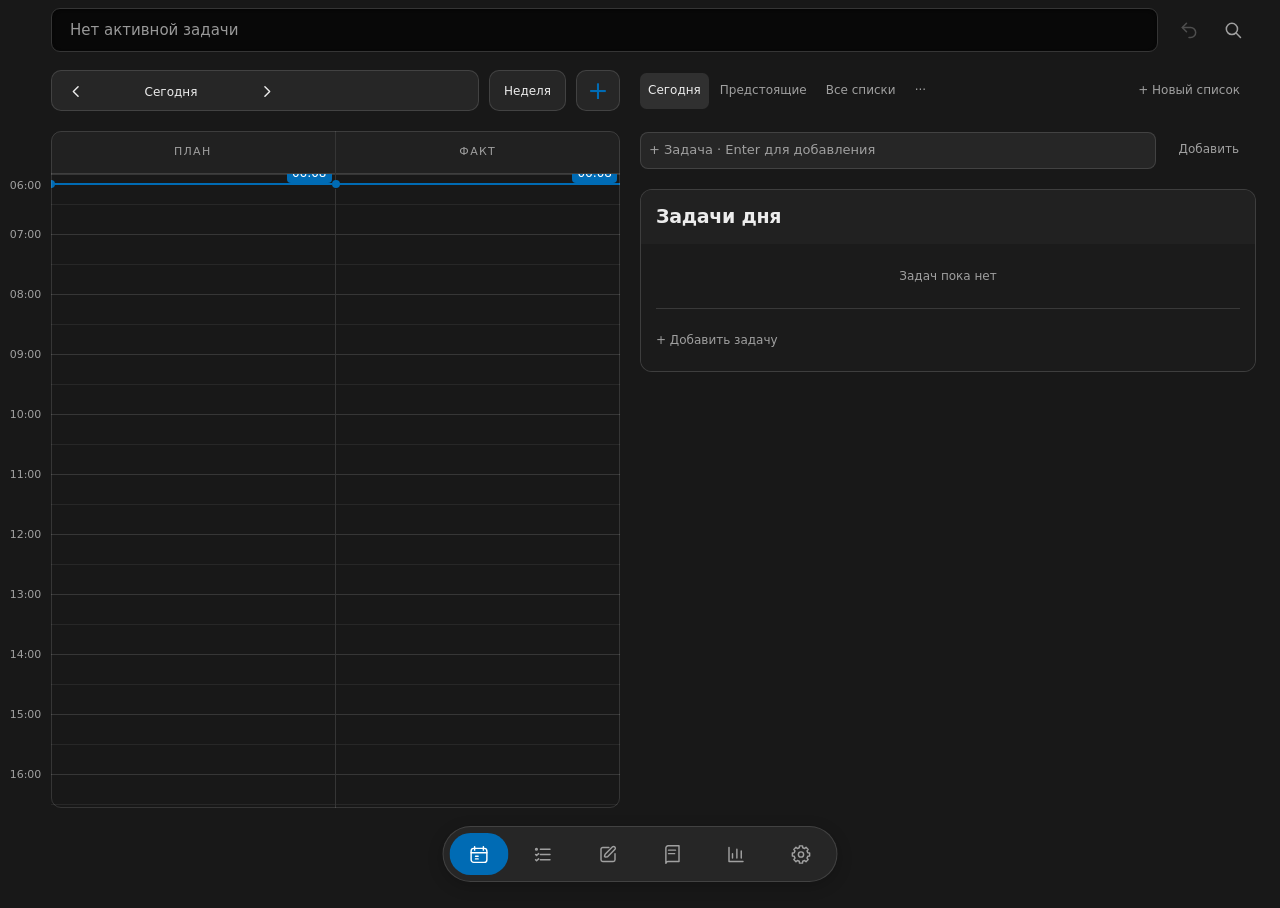
==== index.html @ 4d294a5e "Add files via upload" ====
<!doctype html>
<html lang="ru">
  <head>
    <meta charset="utf-8" />
    <meta name="viewport" content="width=device-width, initial-scale=1, viewport-fit=cover" />
    <meta name="theme-color" content="#181818" />
    <meta name="description" content="FLAN_PACT — план, факт и время, которое действительно было потрачено." />
    <link rel="manifest" href="./manifest.webmanifest" />
    <link rel="icon" href="./icons/icon.svg?v=15" type="image/svg+xml" />
    <link rel="icon" href="./icons/favicon-32.png?v=15" type="image/png" sizes="32x32" />
    <link rel="apple-touch-icon" href="./icons/apple-touch-icon.png?v=15" />
    <link rel="stylesheet" href="./styles.css" />
    <link rel="stylesheet" href="./ux.css" />
    <title>FLAN_PACT — План и факт</title>
  </head>
  <body>
    <div class="app-frame">
      <main id="main" class="main-content" tabindex="-1"></main>

      <nav class="glass-nav" aria-label="Разделы приложения">
        <button class="nav-item active" data-page="calendar" aria-label="Календарь" title="Календарь"><svg viewBox="0 0 24 24" aria-hidden="true"><rect x="3" y="5" width="18" height="16" rx="3"/><path d="M7 3v4M17 3v4M3 10h18M8 14h3M8 17h3"/></svg></button>
        <button class="nav-item" data-page="tasks" aria-label="Напоминания" title="Напоминания"><svg viewBox="0 0 24 24" aria-hidden="true"><path d="M9 6h11M9 12h11M9 18h11"/><circle cx="4.5" cy="6" r="1"/><path d="m3.5 12 1.2 1.2L7 11M3.5 18l1.2 1.2L7 17"/></svg></button>
        <button class="nav-item" data-page="notes" aria-label="Заметки" title="Заметки"><svg viewBox="0 0 24 24" aria-hidden="true"><path d="M13 4H6a2 2 0 0 0-2 2v12a2 2 0 0 0 2 2h12a2 2 0 0 0 2-2v-7"/><path d="m9 15 2.5-.5L20 6a2 2 0 0 0-2.8-2.8l-8.5 8.5L8 14z"/></svg></button>
        <button class="nav-item" data-page="diary" aria-label="Дневник" title="Дневник"><svg viewBox="0 0 24 24" aria-hidden="true"><path d="M5 4.5A2.5 2.5 0 0 1 7.5 2H20v18H7.5A2.5 2.5 0 0 0 5 22zM5 4.5V22M8 7h8M8 11h7"/></svg></button>
        <button class="nav-item" data-page="analytics" aria-label="Аналитика" title="Аналитика"><svg viewBox="0 0 24 24" aria-hidden="true"><path d="M4 20V4M4 20h16M8 16v-5M13 16V6M18 16v-8"/></svg></button>
        <button class="nav-item" data-page="settings" aria-label="Настройки" title="Настройки"><svg viewBox="0 0 24 24" aria-hidden="true"><path d="M19.76 10.06 L21.85 10.26 L21.85 13.74 L19.76 13.94 L18.86 16.12 L20.19 17.74 L17.74 20.19 L16.12 18.86 L13.94 19.76 L13.74 21.85 L10.26 21.85 L10.06 19.76 L7.88 18.86 L6.26 20.19 L3.81 17.74 L5.14 16.12 L4.24 13.94 L2.15 13.74 L2.15 10.26 L4.24 10.06 L5.14 7.88 L3.81 6.26 L6.26 3.81 L7.88 5.14 L10.06 4.24 L10.26 2.15 L13.74 2.15 L13.94 4.24 L16.12 5.14 L17.74 3.81 L20.19 6.26 L18.86 7.88 Z"/><circle cx="12" cy="12" r="3"/></svg></button>
      </nav>
    </div>

    <div id="modal-root"></div>
    <div id="toast-region" class="toast-region" aria-live="polite"></div>
    <script src="./event-actions.js"></script>
    <script src="./ux-model.js" defer></script>
    <script src="./backup.js" defer></script>
    <script src="./app.js" defer></script>
  </body>
</html>
---- styles.css ----
/* FLAN_PACT — neutral dark surfaces, flat fills, #006BB4 accent. */
:root {
  color-scheme: dark;
  --paper: #181818;
  --surface: #212121;
  --ink: #ececec;
  --muted: #a0a0a0;
  --line: rgba(255,255,255, .13);
  --line-strong: rgba(255,255,255, .27);
  --ivory: #ececec;
  --accent: #006BB4;
  --hour-height: 60px;
  --calendar-edge-gap: 20px;
  --radius: 12px;
  --shadow: 0 18px 44px rgba(0, 0, 0, .24);
  font-family: -apple-system, BlinkMacSystemFont, 'Helvetica Neue', 'Segoe UI', sans-serif;
  font-synthesis: none;
  text-rendering: optimizeLegibility;
}
* { box-sizing: border-box; }
[hidden] { display: none !important; }
html { min-width: 320px; background: var(--paper); }
body { margin: 0; min-height: 100vh; color: var(--ink);    background: var(--paper); background-attachment: initial; }
button, input, select, textarea { font: inherit; }
button { color: inherit; cursor: pointer; -webkit-tap-highlight-color: transparent; }
button:disabled { cursor: not-allowed; opacity: .48; }
button:focus-visible, a:focus-visible, [tabindex="0"]:focus-visible { outline: 2px solid var(--ivory); outline-offset: 3px; }
button { transition: background .18s ease, color .18s ease, box-shadow .18s ease, transform .18s ease; }
button:active:not(:disabled) { transform: scale(.97); }
h1, h2, h3, p { margin-top: 0; }
.app-frame { min-height: 100vh; }
.main-content { max-width: 1280px; margin: 0 auto; padding: 28px clamp(16px, 3.5vw, 48px) calc(122px + env(safe-area-inset-bottom)); outline: none; }
.surface-card, .metric-card, .note-card { border: 1px solid var(--line);  border-radius: var(--radius);   background: var(--surface); box-shadow: none; }
.surface-card, .note-card {    backdrop-filter: none; -webkit-backdrop-filter: none; }
.section-card { padding: 24px; }
.section-title-row { display: flex; justify-content: space-between; align-items: center; gap: 12px; margin-bottom: 20px; }
.section-title-row h2, .section-title-row h3 { margin: 0; font-size: 16px; font-weight: 500; letter-spacing: -.025em; }
.tiny-label, .muted { color: var(--muted); }
.tiny-label { font-size: 11px; }
.primary-button, .secondary-button, .quiet-button, .danger-button, .voice-button { min-height: 40px; border: 1px solid transparent; border-radius: 6.5px; padding: 10px 16px; font-size: 12px; font-weight: 500; display: inline-flex; justify-content: center; align-items: center; gap: 7px; }
.primary-button {     background: var(--accent); color: #fff; box-shadow: none; }
.primary-button:hover {   background: #005a98; }
.secondary-button, .voice-button { color: var(--ink); border-color: var(--line); background: rgba(255,255,255,.055); }
.secondary-button:hover, .voice-button:hover, .quiet-button:hover { background: rgba(255,255,255,.11); }
.quiet-button { background: transparent; color: var(--muted); }
.danger-button { background: rgba(188,105,83,.13); color: #e4aa93; border-color: rgba(188,105,83,.18); }

/* Floating control layer; content stays calmer and more opaque. */
.glass-nav { position: fixed; z-index: 30; left: 50%; bottom: calc(18px + env(safe-area-inset-bottom)); transform: translateX(-50%); width: min(370px, calc(100% - 32px)); display: grid; grid-template-columns: repeat(5,1fr); gap: 5px; padding: 7px;  border-radius: 999px;      background: #262626; border: 1px solid #383838; box-shadow: 0 4px 16px #0003; backdrop-filter: none; -webkit-backdrop-filter: none; }
.nav-item { height: 48px; min-width: 0; display: grid; place-items: center; border: 1px solid transparent; border-radius: 999px; color: #b4b4b4; background: transparent; }
.nav-item svg { width: 23px; height: 23px; stroke: currentColor; stroke-width: 1.65; stroke-linecap: round; stroke-linejoin: round; fill: none; }
.nav-item:hover { color: var(--ink); background: rgba(255,255,255,.07); }
.nav-item.active {      background: var(--accent); color: #fff; border-color: transparent; box-shadow: none; }

.main-content.calendar-page { max-width: none; width: 100%; padding: 0 var(--calendar-edge-gap) calc(100px + env(safe-area-inset-bottom)) 0; background: #181818; }
.calendar-shell { border: 0; border-radius: 0; box-shadow: none; background: #181818; }
.calendar-toolbar { min-height: 72px; display: flex; align-items: center; padding: 8px 0 8px 60px; }
.calendar-controls-capsule { width: 100%; min-height: 52px; display: flex; flex-wrap: nowrap; align-items: center; justify-content: space-between; gap: 12px; padding: 5px; border: 1px solid var(--line); border-radius: 8.5px;   background: #262626; }
.date-controls { display: flex; gap: 8px; align-items: center; min-width: 0; }
.date-arrow, .today-button { border: 1px solid var(--line); border-radius: 6px; background: rgba(255,255,255,.04); }
.date-arrow { width: 37px; height: 37px; font-size: 24px; font-weight: 300; line-height: 1; }
.date-arrow:hover, .today-button:hover { background: rgba(255,255,255,.10); }
.date-label { border: 0; background: transparent; font-size: 15px; font-weight: 500; padding: 8px 5px; white-space: nowrap; }
.date-input { position: absolute; width: 0; height: 0; border: 0; padding: 0; opacity: 0; pointer-events: none; }
.today-button { padding: 8px 10px; font-size: 11px; }
.calendar-add, .list-add { flex: none; width: 39px; height: 39px; display: grid; place-items: center; padding: 0;  border-radius: 50%;    font-size: 25px; font-weight: 300; line-height: 1;  background: var(--accent); color: #fff; border: 0; box-shadow: none; }
.calendar-add:hover, .list-add:hover {   background: #005a98; }
.calendar-controls-capsule .date-arrow, .calendar-controls-capsule .today-button, .calendar-controls-capsule .calendar-add { border: 0; background: transparent; box-shadow: none; color: var(--ink); }
.calendar-controls-capsule .date-arrow:hover, .calendar-controls-capsule .today-button:hover, .calendar-controls-capsule .calendar-add:hover { background: transparent; color: #ffffff; }
.calendar-controls-capsule .date-controls { height: 40px; flex-wrap: nowrap; gap: 0; padding: 0 4px; background: transparent; color: var(--ink); box-shadow: none; }
.calendar-controls-capsule .date-arrow, .calendar-controls-capsule .date-label, .calendar-controls-capsule .today-button, .calendar-controls-capsule .calendar-add { height: 40px; display: flex; align-items: center; justify-content: center; padding-top: 0; padding-bottom: 0; line-height: 1; }
.calendar-controls-capsule .date-arrow, .calendar-controls-capsule .today-button { flex-shrink: 0; color: var(--ink); }
.calendar-controls-capsule .date-label, .calendar-controls-capsule .today-button { font-size: 15px; font-weight: 500; white-space: nowrap; }
.calendar-controls-capsule .date-label { min-width: 0; }
.calendar-controls-capsule .date-arrow:hover, .calendar-controls-capsule .today-button:hover { color: #ffffff; }
.calendar-controls-capsule .calendar-add { margin-right: 4px;  color: var(--accent); }
.calendar-controls-capsule svg { display: block; width: 20px; height: 20px; fill: none; stroke: currentColor; stroke-width: 1.7; stroke-linecap: round; stroke-linejoin: round; }
.calendar-controls-capsule .calendar-add svg { width: 22px; height: 22px; }
.calendar-scroll { height: calc(100dvh - 172px - env(safe-area-inset-bottom)); min-height: 300px; overflow: auto; overscroll-behavior: contain; -webkit-overflow-scrolling: touch; scrollbar-width: thin; scrollbar-color: #555555 transparent; background: #181818; }
.calendar-grid { position: relative; display: grid; grid-template-columns: 60px minmax(0,1fr) minmax(0,1fr); }
.axis, .track-column { height: calc(var(--hour-height) * 15 + 43px); }
.axis { position: sticky; left: 0; z-index: 3; border-right: 1px solid var(--line); background: #181818; }
.axis-label { position: absolute; left: var(--calendar-edge-gap); right: auto; color: #a0a0a0; font-size: 10px; font-variant-numeric: tabular-nums; transform: translateY(-7px); }
.axis-label:first-child { transform: translateY(4px); }
.axis-label:last-child { transform: translateY(-16px); }
.track-column { min-width: 0; position: relative; border-right: 1px solid var(--line);  background-size: 100% var(--hour-height); background-position-y: 43px;  background-image: url("data:image/svg+xml,%3Csvg xmlns='http://www.w3.org/2000/svg' width='1' height='60'%3E%3Cpath d='M0 30H1' stroke='%23262626'/%3E%3Cpath d='M0 59.5H1' stroke='%23333333'/%3E%3C/svg%3E"); }
.track-column:last-child { border-right: 0; }
.track-heading { position: sticky; top: 0; height: 43px; z-index: 5; display: flex; justify-content: center; align-items: center; border-bottom: 1px solid var(--line);     font-size: 10px; font-weight: 500; letter-spacing: .12em;  background: #212121; color: #b4b4b4; backdrop-filter: none; -webkit-backdrop-filter: none; }
.event-layer { position: absolute; top: 43px; left: 0; right: 0; height: calc(var(--hour-height) * 15); pointer-events: none; z-index: 2; }
.event-card { --event-tint: #343434; position: absolute; left: 0; right: 0; min-height: 24px; display: flex; flex-direction: column; gap: 2px; padding: 6px 8px 5px; border: 0; border-radius: 3.5px;  color: #ececec;  overflow: hidden; cursor: grab; pointer-events: auto; user-select: none; touch-action: pan-y;  background: var(--event-tint); box-shadow: none; }
.event-card:hover { filter: brightness(1.09); z-index: 4; }
.event-card.dragging { z-index: 8; box-shadow: 0 8px 22px #0007; opacity: .9; }
.event-card.category-learning { --event-tint: #373737; }
.event-card.category-personal { --event-tint: #383838; }
.event-card.category-sport { --event-tint: #353535; }
.event-card.category-rest { --event-tint: #323232; }
.event-card.status-done { --event-tint: #244438; }
.event-card.status-partial { --event-tint: #4a4230; }
.event-card.status-missed { --event-tint: #493333; }
.event-card.unplanned { --event-tint: #363636; }
.event-card[data-kind="plan"] { padding-right: 27px; }
.event-title { flex: 0 1 auto; min-height: 0; max-height: calc(100% - 15px); overflow: hidden; overflow-wrap: anywhere; font-size: 12px; font-weight: 500; line-height: 1.2; }
.event-time { flex: none; font-size: 10px; line-height: 1.1; font-weight: 400; font-variant-numeric: tabular-nums; white-space: nowrap; color: #b4b4b4; }
.event-meta { flex: none; margin-top: 1px; font-size: 9px; line-height: 1.1; color: #a0a0a0; overflow: hidden; white-space: nowrap; text-overflow: ellipsis; }
.event-card.compact { padding: 3px 6px 2px; gap: 1px; }
.event-card.compact[data-kind="plan"] { padding-right: 25px; }
.event-card.compact .event-title { flex: none; max-height: none; font-size: 10px; line-height: 1.1; white-space: nowrap; text-overflow: ellipsis; }
.event-card.compact .event-time { font-size: 9px; }
.event-card.compact .event-meta { display: none; }
.event-card.very-compact { padding-top: 1px; padding-bottom: 1px; gap: 0; }
.event-card.very-compact .event-title { font-size: 9px; }
.event-card.very-compact .event-time { font-size: 8px; }
.event-card.ghost { color: #a0a0a0; background: rgba(255,255,255,.035); box-shadow: inset 0 0 0 1px rgba(255,255,255,.08); cursor: pointer; }
.event-card.ghost .event-time { color: #a0a0a0; }
.event-card.reminder-card { z-index: 3;  cursor: pointer;   background: #264052; box-shadow: none; }
.event-card.reminder-card.is-done { opacity: .65; }
.event-card.reminder-card.is-done .event-title { text-decoration: line-through; }
.event-quick-done { position: absolute; top: 4px; right: 4px; width: 20px; height: 20px; padding: 0; border-radius: 50%; border: 1px solid rgba(255,255,255,.25); background: rgba(17,17,15,.2); color: var(--ivory); display: grid; place-items: center; font-size: 11px; }
.event-quick-done:hover {    background: var(--accent); color: #fff; }
.resize-grip { position: absolute; bottom: 0; left: 30%; right: 0; height: 8px; border: 0; background: transparent; cursor: ns-resize; touch-action: none; }
.resize-grip::after { content: ''; position: absolute; bottom: 2px; left: calc(50% - 11px); width: 22px; height: 2px; border-radius: 1.5px; background: rgba(255,255,255,.27); }

.reminders-toolbar { display: flex; justify-content: flex-end; margin-bottom: 18px; }
.reminders-toolbar .quiet-button { border-color: var(--line); background: rgba(255,255,255,.04); color: var(--ink); }
.reminder-lists { display: grid; grid-template-columns: repeat(auto-fit,minmax(min(100%,340px),1fr)); gap: 20px; align-items: start; }
.reminder-list { padding: 24px; }
.reminder-list .section-title-row h2 { font-size: 21px; font-weight: 500; }
.list-actions { display: flex; align-items: center; gap: 7px; }
.list-add { width: 34px; height: 34px; font-size: 23px; }
.list-more { width: 34px; height: 34px; border: 0; border-radius: 50%; background: transparent; color: var(--muted); font-size: 20px; }
.list-more:hover { background: #ffffff0c; }
.task-list { display: grid; }
.task-row { display: grid; grid-template-columns: 24px minmax(0,1fr) 28px; align-items: center; gap: 11px; padding: 15px 0; border-top: 1px solid var(--line); }
.task-check { width: 23px; height: 23px; border-radius: 50%; padding: 0; border: 1px solid #777777; background: transparent; display: grid; place-items: center; font-size: 12px; }
.task-check.done {     background: var(--accent); border-color: var(--accent); color: #fff; }
.task-open { min-width: 0; display: grid; gap: 6px; text-align: left; border: 0; padding: 0; background: transparent; }
.task-name { font-size: 14px; font-weight: 400; line-height: 1.4; color: var(--ink); }
.task-details { font-size: 11px; color: #a0a0a0; }
.task-row.is-done .task-name { text-decoration: line-through; color: #a0a0a0; }
.add-task-inline { width: 100%; padding: 15px 0 0; border: 0; border-top: 1px solid var(--line); background: transparent; color: #b4b4b4; text-align: left; font-size: 12px; }
.list-empty { padding: 10px 0 22px; color: var(--muted); font-size: 12px; }
.empty-state { min-height: 125px; padding: 22px; display: grid; place-items: center; text-align: center; color: var(--muted); font-size: 12px; line-height: 1.5; }
.empty-state strong { font-weight: 400; }

.notes-grid { display: grid; grid-template-columns: minmax(0,1fr); gap: 27px; max-width: 800px; margin: auto; }
.note-composer { padding: 26px; }
.composer-label, .form-label { display: block; color: #b4b4b4; font-size: 11px; font-weight: 400; }
.composer-label { margin-bottom: 9px; }
.field { width: 100%; min-width: 0; border: 1px solid var(--line); border-radius: 6.5px; padding: 12px 14px; color: var(--ink);  font-size: 14px; transition: border-color .18s, box-shadow .18s;  background: #262626; }
.field::placeholder { color: #a0a0a0; }
.field:focus { outline: none;    border-color: var(--accent); box-shadow: 0 0 0 2px rgba(0,107,180,.25); }
select.field option {   background: #262626; }
textarea.field { min-height: 132px; resize: vertical; line-height: 1.6; }
.composer-field { margin-bottom: 16px; }
.composer-actions { display: flex; justify-content: flex-end; flex-wrap: wrap; align-items: center; gap: 10px; }
.composer-actions .voice-button { margin-right: auto; }
.voice-button.listening { border-color: var(--accent);   color: var(--ink); }
.notes-list { display: grid; gap: 12px; }
.note-card { padding: 20px 22px; border-radius: 10px; cursor: pointer; transition: background .18s, transform .18s; }
.note-card:hover {  transform: translateY(-1px);  background: #2a2a2a; }
.note-card-head { display: flex; justify-content: space-between; align-items: center; gap: 10px; margin-bottom: 10px; }
.note-type { font-size: 10px; letter-spacing: .07em; color: #b4b4b4; text-transform: uppercase; }
.note-type.diary { color: #b4b4b4; }
.note-date { font-size: 10px; color: #a0a0a0; }
.note-title { font-size: 14px; font-weight: 500; margin-bottom: 7px; }
.note-body { color: #b4b4b4; font-size: 13px; line-height: 1.6; white-space: pre-wrap; display: -webkit-box; -webkit-line-clamp: 3; -webkit-box-orient: vertical; overflow: hidden; }

.analytics-toolbar { display: flex; justify-content: space-between; align-items: center; gap: 14px; margin-bottom: 23px; }
.analytics-controls { display: flex; gap: 3px; padding: 5px; border: 1px solid var(--line); border-radius: 8.5px; background: rgba(255,255,255,.05); }
.period-button { border: 1px solid transparent; border-radius: 6px; padding: 9px 14px; background: transparent; color: #b4b4b4; font-size: 11px; }
.period-button.active {     background: var(--accent); color: #fff; box-shadow: none; }
.analytics-cards { display: grid; grid-template-columns: repeat(3,minmax(0,1fr)); gap: 17px; margin-bottom: 20px; }
.metric-card { min-height: 132px; padding: 24px; }
.metric-label { color: #b4b4b4; font-size: 11px; margin-bottom: 17px; }
.metric-value { color: #ececec; font-size: 30px; font-weight: 400; line-height: 1.1; letter-spacing: -.05em; font-variant-numeric: tabular-nums; }
.metric-caption { color: #a0a0a0; font-size: 10px; margin-top: 10px; }
.metric-card:first-child {     background: var(--surface); color: var(--ink); border-color: var(--line); }
.metric-card:first-child .metric-label, .metric-card:first-child .metric-caption {   color: var(--muted); }
.metric-card:first-child .metric-value {   color: var(--ink); }
.status-breakdown { display: flex; flex-wrap: wrap; gap: 8px 18px; margin-bottom: 23px; color: #a0a0a0; font-size: 11px; }
.status-breakdown span { display: inline-flex; align-items: center; gap: 6px; }
.status-dot, .task-category-dot { display: inline-block; width: 6px; height: 6px; flex: none; border-radius: 50%; background: #96968c; }
.status-dot.done { background: #bac1a3; }
.status-dot.partial { background: #d4b17c; }
.status-dot.missed { background: #d38c70; }
.analytics-grid { display: grid; grid-template-columns: 1.05fr .95fr; gap: 17px; }
.distribution-list { display: grid; gap: 20px; }
.distribution-head { display: flex; align-items: center; justify-content: space-between; gap: 12px; margin-bottom: 9px; font-size: 12px; }
.distribution-label { display: inline-flex; gap: 8px; align-items: center; }
.distribution-value { color: #b4b4b4; font-size: 11px; font-variant-numeric: tabular-nums; }
.bar-track { height: 5px; border-radius: 5px; background: #ffffff0d; overflow: hidden; }
.bar-fill { height: 100%; border-radius: inherit;   background: var(--accent); }
.bar-fill.learning {   background: var(--accent); }
.bar-fill.personal {   background: var(--accent); }
.bar-fill.sport {   background: var(--accent); }
.bar-fill.rest {   background: var(--accent); }
.activity-row { padding: 15px 0; display: flex; justify-content: space-between; align-items: center; gap: 16px; border-bottom: 1px solid var(--line); }
.activity-row:last-child { border: 0; padding-bottom: 0; }
.activity-title { font-size: 12px; font-weight: 500; margin-bottom: 6px; line-height: 1.4; }
.activity-meta { color: #a0a0a0; font-size: 10px; }
.activity-duration { font-size: 12px; font-variant-numeric: tabular-nums; color: #b4b4b4; white-space: nowrap; }

.modal-backdrop { position: fixed; z-index: 50; inset: 0; padding: 22px; display: grid; place-items: center; background: rgba(8,8,7,.6); backdrop-filter: blur(10px); -webkit-backdrop-filter: blur(10px); animation: appear .15s ease; }
.modal { width: min(100%,510px); max-height: 90dvh; overflow: auto; border: 1px solid rgba(255,255,255,.24); border-radius: 14px; padding: 26px;    background: #212121; box-shadow: 0 12px 48px #0005; }
.modal-head { display: flex; justify-content: space-between; align-items: start; gap: 15px; margin-bottom: 23px; }
.modal-kicker { font-size: 10px; text-transform: uppercase; letter-spacing: .11em; color: #b4b4b4; margin-bottom: 8px; }
.modal-head h2 { margin: 0; font-size: 23px; letter-spacing: -.035em; font-weight: 500; }
.modal-close { width: 32px; height: 32px; border: 1px solid var(--line); border-radius: 50%; background: #ffffff08; color: #b4b4b4; font-size: 20px; }
.form-grid { display: grid; grid-template-columns: 1fr 1fr; gap: 14px; }
.form-field { display: flex; flex-direction: column; gap: 8px; min-width: 0; }
.form-field.span-2 { grid-column: span 2; }
.form-help { color: #a0a0a0; font-size: 10px; line-height: 1.5; }
.modal-actions { display: flex; flex-wrap: wrap; align-items: center; gap: 8px; margin-top: 23px; }
.modal-actions .push-right { margin-left: auto; }
.inline-actions { display: flex; gap: 8px; flex-wrap: wrap; }
.modal-lock, .snapshot-box { padding: 12px 14px; margin-top: 14px; border: 1px solid var(--line); border-radius: 6.5px; color: #b4b4b4; font-size: 11px; line-height: 1.5; background: #ffffff04; }
.snapshot-box strong, .modal-lock strong { color: #b4b4b4; font-weight: 500; }
.toast-region { position: fixed; z-index: 100; left: 50%; bottom: calc(97px + env(safe-area-inset-bottom)); transform: translateX(-50%); width: max-content; max-width: calc(100% - 28px); display: grid; gap: 8px; pointer-events: none; }
.toast { border: 1px solid var(--line-strong); border-radius: 7.5px; padding: 12px 17px;  color: #ececec; font-size: 12px; line-height: 1.4; box-shadow: 0 10px 30px #0006; animation: appear .15s;  background: #303030; }
.toast.error { background: #583c32; }
.sr-only { position: absolute; width: 1px; height: 1px; padding: 0; margin: -1px; overflow: hidden; clip: rect(0,0,0,0); white-space: nowrap; border: 0; }
@keyframes appear { from { opacity: 0; } to { opacity: 1; } }
@media (max-width: 760px) {
  :root { --calendar-edge-gap: 8px; }
  .main-content { padding: 14px 12px calc(108px + env(safe-area-inset-bottom)); }
  .calendar-toolbar { padding: 6px 0 6px 42px; min-height: 56px; }
  .calendar-controls-capsule { min-height: 44px; padding: 5px; gap: 4px; }
  .calendar-controls-capsule .date-controls, .calendar-controls-capsule .date-arrow, .calendar-controls-capsule .date-label, .calendar-controls-capsule .today-button, .calendar-controls-capsule .calendar-add { height: 32px; }
  .date-controls { gap: 4px; }
  .date-arrow { width: 30px; height: 32px; font-size: 22px; }
  .date-label { max-width: 132px; padding: 5px 2px; overflow: hidden; text-overflow: ellipsis; font-size: 12px; }
  .today-button { padding: 7px; font-size: 10px; }
  .calendar-controls-capsule .date-label, .calendar-controls-capsule .today-button { font-size: 12px; }
  .calendar-add { width: 34px; height: 34px; font-size: 23px; }
  .calendar-scroll { height: calc(100dvh - 156px - env(safe-area-inset-bottom)); min-height: 300px; }
  .calendar-grid { grid-template-columns: 42px minmax(0,1fr) minmax(0,1fr); }
  .axis-label { font-size: 9px; }
  .event-card { padding: 4px 4px 3px; border-radius: 2.5px; }
  .event-card[data-kind="plan"] { padding-right: 23px; }
  .event-title { font-size: 11px; line-height: 1.15; }
  .event-time { font-size: 9px; }
  .event-meta { font-size: 8px; }
  .event-card.compact { padding: 2px 3px 1px; }
  .event-card.compact .event-title { font-size: 10px; }
  .event-card.compact .event-time { font-size: 8px; }
  .event-card.very-compact .event-title { font-size: 9px; }
  .reminder-lists, .analytics-grid { grid-template-columns: minmax(0,1fr); }
  .reminder-list, .section-card { padding: 20px; }
  .note-composer { padding: 21px; }
  .note-card { padding: 18px; }
  .field { font-size: 16px; }
  .analytics-toolbar { flex-direction: column; align-items: stretch; gap: 9px; margin-bottom: 17px; }
  .analytics-controls { display: grid; grid-template-columns: repeat(4,1fr); }
  .period-button { padding: 9px 3px; }
  .analytics-cards { grid-template-columns: repeat(2,minmax(0,1fr)); gap: 10px; }
  .metric-card { padding: 18px; min-height: 125px; border-radius: 10px; }
  .metric-card:nth-child(3) { grid-column: span 2; min-height: 110px; }
  .metric-value { font-size: 26px; }
  .modal-backdrop { align-items: end; padding: 0; }
  .modal { width: 100%; max-height: 92dvh; padding: 24px 18px calc(24px + env(safe-area-inset-bottom)); border-radius: 13.5px 13.5px 0 0; }
}
@media (max-width: 370px) {
  .date-label { max-width: 98px; }
  .date-controls { gap: 2px; }
  .today-button { font-size: 9px; padding: 6px 4px; }
  .metric-value { font-size: 23px; }
}
@media (prefers-reduced-transparency: reduce) {
  .glass-nav { background: #262626; backdrop-filter: none; -webkit-backdrop-filter: none; }
  .surface-card, .note-card { background: #212121; backdrop-filter: none; -webkit-backdrop-filter: none; }
}
@media (prefers-reduced-motion: reduce) {
  *, *::before, *::after { animation: none !important; transition: none !important; scroll-behavior: auto !important; }
}

/* Typography and the October 14 interaction update. */
@font-face { font-family: Gilroy; src: url('./fonts/Gilroy-Regular.ttf') format('truetype'); font-weight: 400; font-display: swap; }
@font-face { font-family: Gilroy; src: url('./fonts/Gilroy-Medium.ttf') format('truetype'); font-weight: 500; font-display: swap; }
@font-face { font-family: Gilroy; src: url('./fonts/Gilroy-Bold.ttf') format('truetype'); font-weight: 700 900; font-display: swap; }
:root { font-family: Gilroy, -apple-system, sans-serif; }
h1,h2,h3,.note-title { font-family: Gilroy, sans-serif; font-weight: 600; }
.event-title { flex: none; display: -webkit-box; -webkit-box-orient: vertical; -webkit-line-clamp: var(--title-lines,1); max-height: none; line-height: 15px; font-size: 12px; }
.event-card.compact .event-title,.event-card.very-compact .event-title { line-height: 12px; font-size: 10px; display: block; }
.event-time { line-height: 12px; }
.event-card.very-compact .event-time { line-height: 10px; }
.event-card { gap: 1px; }
.event-card .event-meta { overflow: hidden; }
.unscheduled-tray { position: sticky; top: 43px; z-index: 6; background: #181818; padding: 5px 0; display: grid; gap: 4px; max-height: 130px; overflow-y: auto; }
.unscheduled-card { border: 1px solid #494949; background: #262626; border-radius: 3px; text-align: left; padding: 7px; font-size: 12px; touch-action: pan-y; cursor: grab; }
.reminder-list { padding: 0; overflow: hidden; }
.list-header { display: flex; align-items: center; justify-content: space-between; gap: 8px; padding: 20px; background: #212121; cursor: grab; touch-action: pan-y; user-select: none; }
.list-header h2 { margin: 0; font-size: 21px; overflow-wrap: anywhere; min-width: 0; }
.list-body { background: #1b1b1b; padding: 0 20px 16px; }
.list-add { color: #006BB4; background: transparent; box-shadow: none; border: 0; font-family: sans-serif; }
.list-add:hover { background: #ffffff08; }
.list-collapse { border: 0; background: transparent; font-size: 24px; width: 30px; height: 36px; }
.list-footer { display: flex; gap: 12px; align-items: center; justify-content: space-between; border-top: 1px solid var(--line); padding-top: 14px; }
.list-footer button { font: inherit; font-size: 12px; color: var(--muted); border: 0; background: transparent; padding: 0; text-align: left; }
.list-footer button:last-child:not(:first-child) { text-align: right; margin-left: auto; }
.notes-workspace { display: flex; gap: 24px; align-items: flex-start; }
.notes-main { flex: 1; min-width: 0; max-width: 800px; margin-inline: auto; }
.notes-toolbar { display: flex; align-items: center; justify-content: space-between; margin-bottom: 18px; }
.notes-sidebar { flex: 0 0 240px; padding: 12px; background: #212121; border-radius: 8px; position: sticky; top: 16px; }
.folder-tools { display: flex; align-items: center; justify-content: space-between; }
.folder-tools .quiet-button { padding-inline: 8px; }
.folder-item { display: block; width: 100%; text-align: left; border: 0; background: transparent; padding: 13px 10px; color: var(--muted); border-radius: 4.5px; overflow-wrap: anywhere; }
.folder-item.selected { background: #303030; color: var(--ink); }
.notes-scrim { display: none; }
.note-menu { border: 0; background: transparent; color: var(--muted); padding: 5px 10px; font-size: 18px; }
.note-card { touch-action: pan-y; }
.note-title { font-family: Gilroy, sans-serif; font-weight: 700; font-size: 17px; }
.note-body { font-size: 14px; }
.note-editor { background: #212121; padding: 24px; }
.note-editor-title,.note-editor-body { display: block; border: 0; outline: 0; background: transparent; color: var(--ink); width: 100%; padding: 12px 0; }
.note-editor-title { font-size: 20px; font-weight: 700; }
.note-editor-body { min-height: 250px; resize: vertical; font-size: 16px; line-height: 1.5; }
.note-editor-title:focus-visible,.note-editor-body:focus-visible { outline: 1px solid var(--line); outline-offset: 3px; }
.note-options { display: grid; gap: 14px; }
.modal-close { border: 0; background: transparent; }
.drag-preview { position: fixed; z-index: 200; pointer-events: none; max-width: 250px; padding: 12px; border: 1px solid #006BB4; border-radius: 4px; background: #262626; color: #ececec; font-size: 13px; }
.item-dragging { opacity: .5; }
.drop-target { outline: 2px solid #006BB4; outline-offset: -2px; }
.date-only-toggle input { accent-color: #006BB4; }

@media(max-width:760px) {
 .notes-sidebar { position: fixed; inset: 0 auto 0 0; width: 80vw; max-width: 80vw; z-index: 42; border-radius: 0; padding-top: max(16px,env(safe-area-inset-top)); overflow-y: auto; }
 .notes-scrim { display: block; position: fixed; inset: 0; z-index: 41; border: 0; background: #0008; }
 .list-header { padding: 18px; }
 .list-body { padding-inline: 18px; }
 .list-header h2 { font-size: 19px; }
 .note-editor { padding: 20px; }
}

/* Unified Gilroy headings and desktop planning workspace. */
@font-face { font-family: Gilroy; src: url('./fonts/Gilroy-SemiBold.ttf') format('truetype'); font-weight: 600; font-display: swap; }
h1,h2,h3,.section-title-row h2,.section-title-row h3,.reminder-list .section-title-row h2,.list-header h2,.modal-head h2,.note-title,.note-editor-title { font-family: Gilroy, sans-serif; font-weight: 600; }
.calendar-workspace { width: 100%; }
.calendar-reminders { display: none; }
.calendar-shell { min-width: 0; }
.calendar-scroll { border-radius: 12px; overflow: auto; }
.calendar-reminders .reminders-toolbar { min-height: 72px; margin: 0; align-items: center; }
.calendar-reminders .reminder-lists { grid-template-columns: minmax(0,1fr); }
.task-row:first-child { border-top: 0; }
.task-open { cursor: grab; touch-action: pan-y; user-select: none; }
.reminders-toolbar .quiet-button { border: 0; background: transparent; color: var(--muted); }
.folders-toggle { font-size: 24px; line-height: 1; }
.note-card { position: relative; }
.note-card-head { position: absolute; right: 10px; top: 8px; margin: 0; }
.note-card .note-title,.note-card .note-body { padding-right: 24px; }
.note-footer-date { display: block; margin-top: 14px; color: var(--muted); }
.note-editor-title,.note-editor-body { border-radius: 6px; padding: 10px 8px; }
.note-editor-title:focus-visible,.note-editor-body:focus-visible { outline: 0; box-shadow: inset 0 0 0 1px var(--line-strong); }
.event-card { --event-tint: #174563; }
.event-card.category-learning { --event-tint: #16405c; }
.event-card.category-personal { --event-tint: #193e58; }
.event-card.category-sport { --event-tint: #124967; }
.event-card.category-rest { --event-tint: #16394f; }
.event-card.status-done { --event-tint: #00558f; }
.event-card.status-partial { --event-tint: #174c70; }
.event-card.status-missed { --event-tint: #203c50; }
.event-card.unplanned { --event-tint: #164666; }
.event-card.reminder-card { background: #174a6b; }
.event-card.ghost { background: #172d3c; }
.date-picker-backdrop { align-items: start; justify-items: start; padding: 76px 20px 20px 60px; background: #0005; backdrop-filter: none; -webkit-backdrop-filter: none; }
.date-chooser { width: 320px; max-width: 100%; border-radius: 12px; padding: 16px; background: #212121; box-shadow: 0 10px 32px #0005; }
.date-chooser header { display: flex; align-items: center; gap: 4px; margin-bottom: 14px; }
.date-chooser header strong { flex: 1; font-weight: 600; font-size: 16px; }
.date-chooser header button { border: 0; background: transparent; font-size: 24px; width: 30px; height: 36px; }
.picker-week,.picker-days { display: grid; grid-template-columns: repeat(7,minmax(0,1fr)); gap: 3px; }
.picker-week span { text-align: center; padding: 8px 0; font-size: 12px; color: var(--muted); }
.picker-day { aspect-ratio: 1; border-radius: 6px; border: 0; background: transparent; font-size: 14px; }
.picker-day.outside { color: #777; }
.picker-day:hover { background: #303030; }
.picker-day.selected { background: #006BB4; color: white; }
.picker-day:focus-visible { outline: 0; box-shadow: inset 0 0 0 2px #ffffff80; }
.picker-day.selected:focus-visible { box-shadow: none; }
.date-chooser footer { display: flex; justify-content: flex-end; margin-top: 10px; }
@media(min-width:1200px) {
 .main-content.calendar-page { width: 100%; }
 .calendar-workspace { display: grid; grid-template-columns: minmax(0,1fr) minmax(0,1fr); gap: 20px; }
 .calendar-reminders { display: block; min-width: 0; height: calc(100dvh - 100px - env(safe-area-inset-bottom)); overflow: auto; padding-right: 4px; }
}
@media(max-width:760px) { .date-picker-backdrop { padding: 64px 12px 12px; } .date-chooser { width: min(320px,100%); } }

.unscheduled-card { background: #172d3c; border-color: #24506d; }

/* Distinct event tones and consistent controls. */
.event-card:not(.ghost) { background: var(--card-color, #174a6b); box-shadow: inset 0 -2px #181818; }
.list-actions { display: flex; align-items: center; gap: 6px; }
.list-actions button { width: 32px; height: 32px; display: inline-flex; justify-content: center; align-items: center; padding: 0; line-height: 1; font-size: 20px; }
.list-collapse svg { width: 18px; height: 18px; fill: none; stroke: currentColor; stroke-width: 1.6; stroke-linecap: round; stroke-linejoin: round; }
.notes-sidebar { position: fixed; top: 16px; bottom: 16px; left: 16px; width: 320px; max-width: 80vw; z-index: 42; overflow-y: auto; border: 1px solid var(--line); box-shadow: 0 8px 24px #0004; }
.notes-scrim { display: block; position: fixed; inset: 0; z-index: 41; border: 0; background: #0005; }
.folder-row { position: relative; display: flex; align-items: center; }
.folder-item { padding-right: 38px; }
.folder-more { position: absolute; right: 4px; width: 32px; height: 32px; border: 0; background: transparent; color: var(--muted); font-size: 20px; }
.reminders-toolbar { flex-wrap: wrap; gap: 8px; }
.task-view-tabs { display: flex; flex-wrap: wrap; margin-right: auto; gap: 3px; }
.task-view-tabs .quiet-button { padding: 8px; font-size: 11px; }
.task-view-tabs .quiet-button.selected { color: var(--ink); background: #ffffff08; }
.task-row { position: relative; }
.swipe-actions { display: none; }
@media(max-width:760px) {
 .notes-sidebar { inset: 0 auto 0 0; width: 80vw; max-width: 80vw; border-radius: 0 12px 12px 0; }
 [data-swipe-id] { touch-action: pan-y; overflow: hidden; }
 .swipe-open { padding-bottom: 86px !important; }
 .swipe-actions { display: flex; position: absolute; right: 8px; bottom: 8px; left: 8px; justify-content: flex-end; gap: 6px; z-index: 8; }
 .swipe-actions button { flex: 0 1 90px; min-width: 0; min-height: 62px; display: flex; flex-direction: column; align-items: center; justify-content: center; gap: 7px; border: 0; border-radius: 6px; background: #174a6b; color: #ececec; padding: 7px; font-size: 11px; }
 .swipe-actions button:nth-child(2) { background: #343434; }
 .swipe-actions button:last-child:not(:first-child) { background: #593638; }
 .swipe-actions svg { width: 20px; height: 20px; stroke: currentColor; stroke-width: 1.5; stroke-linecap: round; stroke-linejoin: round; fill: none; }
}
.track-column:last-child { border-right: 1px solid var(--line); }
@media(min-width:761px) {
 .notes-scrim { pointer-events: none; }
}

.task-more { border:0; background:transparent; color:var(--muted); font:inherit; font-size:20px; width:28px; min-height:36px; cursor:pointer; align-self:center; }
---- ux.css ----
/* 13: SF Pro through Apple's system font; 14: theme tokens and Settings. */
:root { --font-ui:-apple-system,BlinkMacSystemFont,system-ui,"Segoe UI",sans-serif; --body-size:15px; --small-size:13px; --caption-size:12px; --title-size:22px; --surface-raised:#262626; --surface-inset:#1b1b1b; --hover:#303030; --field:#262626; --danger:#efaaa2; --danger-bg:#492d2b; font-family:var(--font-ui); font-size:100%; color-scheme:dark; }
body {font-family:var(--font-ui);font-size:var(--body-size);line-height:1.45;-webkit-text-size-adjust:100%;}
h1,h2,h3,.note-title,.note-editor-title,.list-header h2,.modal-head h2 {font-family:var(--font-ui);font-weight:600;letter-spacing:-.015em;}
h2,.list-header h2,.modal-head h2 {font-size:var(--title-size);line-height:1.25;}
h3 {font-size:17px; margin:24px 0 12px;}
button,input,textarea,select {font-family:var(--font-ui);font-size:inherit;}
button {touch-action:manipulation;}
button:focus-visible,a:focus-visible,[tabindex]:focus-visible {outline:2px solid var(--accent);outline-offset:3px;}
.primary-button,.secondary-button,.quiet-button,.danger-button,.list-footer button {font-size:var(--small-size);min-height:36px;line-height:1.3;}
.quiet-button {color:var(--muted);}
.primary-button {background:var(--accent);color:white;}
.secondary-button {background:var(--surface-raised);border-color:var(--line);color:var(--ink);}
.danger-button {background:var(--danger-bg);color:var(--danger);}
.surface-card,.metric-card,.note-card,.modal {background:var(--surface);border-color:var(--line);color:var(--ink);}
.main-content.calendar-page,.calendar-shell,.calendar-scroll,.axis {background:var(--paper);}
.main-content {padding-top:18px;}
.utility-bar {display:flex;align-items:center;justify-content:space-between;gap:8px;margin-bottom:12px;min-height:36px;}
.utility-icon {width:38px;height:38px;display:grid;place-items:center;padding:0;border:0;border-radius:8px;background:transparent;color:var(--muted);}
.utility-icon svg,.date-arrow svg {width:20px;height:20px;display:block;fill:none;stroke:currentColor;stroke-width:1.8;stroke-linecap:round;stroke-linejoin:round;}
.utility-icon:hover,.utility-icon:focus-visible {background:var(--hover);color:var(--ink);}
.utility-icon:disabled {opacity:.4;}
.calendar-controls-capsule .date-arrow {display:grid;place-items:center;padding:0;}
.calendar-controls-capsule .date-arrow svg {width:19px;height:19px;}
.calendar-page .utility-bar {padding:8px 8px 0 20px;margin:0;}
.utility-right {display:flex;align-items:center;gap:6px;}
.timer-pill {border:1px solid var(--accent);border-radius:6px;background:var(--surface);color:var(--ink);padding:8px 12px;font-variant-numeric:tabular-nums;}
.glass-nav {grid-template-columns:repeat(6,minmax(0,1fr));width:min(460px,calc(100% - 24px));background:var(--surface-raised);border-color:var(--line);}
.nav-item {color:var(--muted);}
.calendar-toolbar {min-height:64px;}
.calendar-controls-capsule {background:var(--surface-raised);border-radius:12px;}
.calendar-subbar,.day-summary {margin-left:60px;display:flex;justify-content:space-between;gap:8px;align-items:center;flex-wrap:wrap;padding:6px 0;}
.day-summary {color:var(--muted);font-size:var(--small-size);justify-content:flex-start;}
.day-summary button {margin-left:auto;}
.mode-tabs {display:inline-flex;flex-wrap:wrap;gap:3px;}
.mode-tabs button {border:0;border-radius:6px;min-height:36px;padding:7px 12px;background:transparent;color:var(--muted);font-size:var(--small-size);}
.mode-tabs .selected,.week-day.selected {background:var(--surface-raised);color:var(--ink);}
.week-strip {display:grid;grid-template-columns:repeat(7,minmax(0,1fr));margin-left:60px;gap:3px;}
.week-day {padding:8px 2px;border:0;border-radius:6px;background:var(--surface);font-size:var(--small-size);}
.week-day small {display:block;color:var(--muted);font-size:var(--caption-size);margin-top:5px;}
.day-tray {margin:6px 0 8px 60px;background:var(--surface);border-radius:8px;padding:10px;max-height:160px;overflow:auto;}
.day-tray>div {display:flex;gap:5px;flex-wrap:wrap;}
.unscheduled-card {color:var(--ink);background:var(--surface-raised);border-color:var(--line);font-size:var(--small-size);min-height:36px;}
.calendar-scroll {height:calc(100dvh - 284px - env(safe-area-inset-bottom));min-height:300px;}
.ux-calendar-grid {display:grid;grid-template-columns:60px minmax(0,1fr);position:relative;}
.ux-calendar-grid.mode-compare {grid-template-columns:60px minmax(0,1fr) minmax(0,1fr);}
.ux-calendar-grid .axis,.ux-calendar-grid .track-column {height:calc(var(--timeline-height) + 43px);}
.ux-calendar-grid .track-column {background-image:none;}
.ux-track-body {position:relative;isolation:isolate;}
.time-rule {position:absolute;left:0;right:0;height:0;border-top:1px solid var(--line);pointer-events:none;z-index:0;}
.time-rule.half {opacity:.5;}
.track-heading {background:var(--surface);color:var(--muted);font-size:var(--caption-size);}
.track-column:last-child {border-right:1px solid var(--line);border-radius:0 12px 12px 0;}
.ux-track:last-child .track-heading {border-top-right-radius:12px;}
.axis-label {font-size:var(--caption-size);color:var(--muted);left:8px;}
.ux-event {color:#fff!important;background:var(--card-color)!important;box-shadow:none!important;min-height:18px;padding:5px 7px;border-radius:6px;gap:2px;overflow:hidden;z-index:1;}
.ux-event .event-title,.ux-event.compact .event-title {font-family:var(--font-ui);font-size:var(--small-size);font-weight:600;line-height:1.25;display:block;white-space:nowrap;text-overflow:ellipsis;overflow:hidden;}
.ux-event .event-time,.ux-event .event-meta {font-size:var(--caption-size);line-height:1.25;color:#e1eaf0;}
.ux-event .event-time {flex:none;}
.ux-event .resize-grip {bottom:3px;height:8px;}
.ux-event .resize-grip {left:50%;right:auto;width:44px;height:14px;bottom:0;transform:translateX(-50%);}
.ux-event .resize-grip::after {left:50%;bottom:3px;width:24px;transform:translateX(-50%);}
.now-line {position:absolute;left:0;right:0;border-top:2px solid #006BB4;z-index:4;pointer-events:none;filter:drop-shadow(0 1px 0 var(--paper));}
.now-line::before {content:"";position:absolute;width:8px;height:8px;border-radius:50%;left:-4px;top:-5px;background:#006BB4;}
.now-line span {position:absolute;right:3px;top:-22px;background:#006BB4;color:#fff;border-radius:4px;padding:1px 5px;font-size:12px;line-height:18px;font-variant-numeric:tabular-nums;}
.reminders-toolbar {align-items:center;}
.task-view-tabs .quiet-button {font-size:var(--small-size);}
.task-view-tabs .selected {background:var(--surface-raised);}
.quick-task {display:flex;align-items:center;gap:6px;margin:8px 0;}
.quick-task input {min-width:0;flex:1;}
.selection-bar {display:flex;gap:8px;margin-bottom:12px;min-height:36px;}
.list-header {background:var(--surface);padding:18px;}
.list-body {background:var(--surface-inset);padding:0 18px 14px;}
.list-actions button {width:36px;height:36px;}
.task-row {grid-template-columns:36px minmax(0,1fr) 36px;gap:8px;}
.task-name {font-size:var(--body-size);line-height:1.4;}
.task-details,.list-empty {font-size:var(--small-size);line-height:1.4;color:var(--muted);}
.task-check {width:32px;height:32px;font-size:15px;}
.task-more {width:36px;min-height:36px;}
.task-check.done {background:var(--accent);color:white;}
.task-open {background:transparent;color:var(--ink);}
.task-row.is-done .task-name {color:var(--muted);}
.aside-lists {grid-template-columns:1fr;}
.field {background:var(--field);color:var(--ink);border:1px solid var(--line);border-radius:8px;font-size:var(--body-size);min-height:40px;padding:10px;width:100%;}
input[type=checkbox] {accent-color:var(--accent);width:20px;height:20px;flex:none;}
.form-label,.form-help,.note-date,.metric-label,.metric-caption,.empty-state {font-size:var(--small-size);color:var(--muted);line-height:1.5;}
.form-field {min-width:0;display:block;}
.form-field .form-label {margin-bottom:5px;}
.span-2 {grid-column:1/-1;}
.task-details-form {border-top:1px solid var(--line);padding-top:12px;}
summary {cursor:pointer;min-height:36px;}
.task-fact-summary {margin-top:18px;font-size:var(--small-size);color:var(--muted);}
.task-quick-actions,.settings-actions {display:flex;flex-wrap:wrap;gap:8px;margin-top:12px;}
.modal-backdrop {backdrop-filter:none;-webkit-backdrop-filter:none;background:#0008;}
.ux-dialog {width:min(620px,100%);border-radius:12px;background:var(--surface);}
.modal-actions {justify-content:flex-end;}
.modal-close {width:36px;height:36px;color:var(--muted);}
.note-title {font-size:20px;line-height:1.35;color:var(--ink);}
.note-body {font-size:var(--body-size);line-height:1.6;color:var(--ink);}
.note-card {padding:20px;position:relative;}
.note-card:hover {background:var(--hover);transform:none;}
.note-menu {margin-left:auto;min-width:36px;min-height:36px;}
.note-editor-title {font-size:22px;line-height:1.3;border-radius:8px;padding:10px;}
.note-editor-body {font-size:var(--body-size);line-height:1.6;border-radius:8px;padding:10px;}
#save-status {font-size:var(--small-size);color:var(--muted);padding:8px 10px;}
#save-status.error {color:var(--danger);}
.notes-sidebar {background:var(--surface);color:var(--ink);}
.folder-item.selected {background:var(--hover);}
.folder-item,.folder-more {font-size:var(--body-size);min-height:44px;}
.notes-scrim {pointer-events:auto;}
.folders-toggle {font-size:28px;min-width:44px;}
.search-controls {display:grid;grid-template-columns:1fr 1fr;gap:10px;}
.search-controls>input,.search-controls>label:last-child {grid-column:1/-1;}
.search-results {margin-top:18px;}
.search-result {display:block;text-align:left;width:100%;padding:12px;background:transparent;border:0;border-bottom:1px solid var(--line);color:var(--ink);font-size:var(--body-size);}
.search-result small,.activity-row small {display:block;color:var(--muted);font-size:var(--small-size);margin-top:4px;}
.review-check {display:flex;align-items:center;gap:10px;padding:10px 0;}
.ux-metrics {grid-template-columns:repeat(4,minmax(0,1fr));}
.metric-value {font-size:28px;color:var(--ink);}
.section-card {margin-bottom:16px;}
.activity-row {gap:12px;font-size:var(--body-size);}
.toast {background:var(--surface-raised);color:var(--ink);font-size:var(--small-size);display:flex;align-items:center;gap:12px;max-width:min(620px,calc(100vw - 24px));}
.toast-region {z-index:300;}
.drag-preview {background:var(--surface);color:var(--ink);}
.calendar-drop-preview {position:absolute;left:3px;right:3px;z-index:7;display:flex;flex-direction:column;gap:2px;min-height:15px;padding:5px 7px;border:2px solid var(--accent);border-radius:6px;background:var(--card-color,#174a6b);color:#fff;box-shadow:0 4px 16px #0005;pointer-events:none;overflow:visible;}
.calendar-drop-preview span {font-size:var(--small-size);font-weight:600;white-space:nowrap;overflow:hidden;text-overflow:ellipsis;}
.calendar-drop-preview strong {align-self:flex-start;padding:2px 5px;border-radius:4px;background:var(--accent);color:#fff;font-size:var(--caption-size);line-height:1.2;white-space:nowrap;font-variant-numeric:tabular-nums;}
.drag-source>.event-card[data-drag-plan] {opacity:.45;}
.settings-page {max-width:720px;margin:auto;}
.settings-page h1 {font-size:28px;margin:12px 0 24px;}
.settings-page h3 {border-top:1px solid var(--line);padding-top:20px;}
@media(min-width:1200px){.calendar-reminders{height:calc(100dvh - 160px);padding-top:10px;}.calendar-workspace{grid-template-columns:minmax(0,1fr) minmax(0,1fr);}}
@media(max-width:760px){
 :root{--body-size:17px;--small-size:15px;--caption-size:13px;--title-size:22px;--calendar-edge-gap:8px;}
 .main-content{padding:12px 12px calc(110px + env(safe-area-inset-bottom));}
 .main-content.calendar-page{padding-right:8px;}
 .primary-button,.secondary-button,.quiet-button,.danger-button,.list-footer button,.mode-tabs button {min-height:44px;font-size:15px;}
 .utility-bar{margin-bottom:4px;}.calendar-page .utility-bar{padding-left:12px;}
 .calendar-toolbar{padding-left:48px;}.calendar-subbar,.day-summary,.day-tray,.week-strip{margin-left:48px;}
 .calendar-controls-capsule .date-label,.calendar-controls-capsule .today-button{font-size:15px;max-width:none;}
 .calendar-controls-capsule .date-arrow,.calendar-controls-capsule .calendar-add{width:44px;height:44px;}
 .date-controls{overflow:hidden;}.date-label{overflow:hidden;text-overflow:ellipsis;}
 .ux-calendar-grid{grid-template-columns:48px minmax(0,1fr);}.ux-calendar-grid.mode-compare{grid-template-columns:48px minmax(0,1fr) minmax(0,1fr);}
 .axis-label{left:4px;font-size:12px;}.calendar-scroll{height:calc(100dvh - 310px - env(safe-area-inset-bottom));}
 .calendar-subbar{gap:0;}.mode-tabs button{padding-inline:8px;}
 .day-summary{font-size:13px;gap:6px;}.week-day{font-size:12px;}.week-day small{font-size:11px;}
 .list-actions button,.task-more,.task-check,.note-menu,.modal-close{width:44px;height:44px;min-height:44px;}
 .task-check{border:0;position:relative;background:transparent!important;z-index:0;}.task-check:before{content:'';position:absolute;inset:8px;border:1px solid var(--muted);border-radius:50%;z-index:-1;}.task-check.done:before{background:var(--accent);border-color:var(--accent);}
 .task-row{grid-template-columns:44px minmax(0,1fr) 44px;gap:4px;padding:12px 0;}.list-header,.list-body{padding-inline:12px;}.list-header h2{font-size:20px;}.list-actions{gap:0;}
 .field{font-size:17px;min-height:44px;}.note-editor-body{font-size:17px;}.note-editor-title{font-size:22px;}
 .modal-backdrop{padding:0;align-items:end;}.modal{max-height:92dvh;padding:20px 16px calc(20px + env(safe-area-inset-bottom));border-radius:12px 12px 0 0;}
 .note-card{padding:16px;}.form-grid{gap:12px;}.ux-metrics{grid-template-columns:1fr 1fr;}.metric-card:nth-child(3){grid-column:auto;}
 [data-swipe]{touch-action:pan-y;overflow:hidden;}.swipe-open{padding-bottom:80px!important;}.swipe-actions{display:flex;}.swipe-actions button{min-height:52px;font-size:13px;}
 .glass-nav{gap:1px;padding:6px;width:calc(100% - 24px);max-width:460px;}.nav-item{height:48px;}
 .notes-toolbar{gap:8px;}.notes-toolbar>span{font-size:13px;}.search-controls{grid-template-columns:1fr;}
}
@media(prefers-reduced-motion:reduce){*,*::before,*::after{scroll-behavior:auto!important;transition:none!important;animation:none!important;}}

/* 15 — Light appearance. Dark remains the default, independent of OS settings. */
:root[data-theme="light"] {
 color-scheme:light;
 --paper:#FDF4DC; --surface:#fffbef; --surface-raised:#f2ead6;
 --surface-inset:#f8efd9; --field:#fffdf6; --hover:#eee4cc;
 --ink:#242424; --ivory:#242424; --muted:#625e54;
 --line:rgba(45,39,26,.18); --line-strong:rgba(45,39,26,.32);
 --danger:#943c35; --danger-bg:#f4dfd8; --shadow:0 12px 32px #332b1718;
}
.date-chooser {background:var(--surface);color:var(--ink);}
.picker-day:hover {background:var(--hover);}
.picker-day.selected {background:var(--accent);color:#fff;}
select.field option {background:var(--field);color:var(--ink);}
.calendar-controls-capsule .date-arrow:hover,.calendar-controls-capsule .today-button:hover,.calendar-controls-capsule .calendar-add:hover {color:var(--ink);}
.add-task-inline,.period-button {color:var(--muted);}
.period-button.active,.nav-item.active {color:#fff;}
.task-view-tabs .quiet-button.selected {background:var(--hover);}
.bar-track {background:var(--line);}
:root[data-theme="light"] .modal-backdrop {background:#342e224d;}
:root[data-theme="light"] .modal {border-color:var(--line-strong);}
:root[data-theme="light"] .picker-day.outside {color:var(--muted);opacity:.7;}
:root[data-theme="light"] .note-editor-title,:root[data-theme="light"] .note-editor-body {color:var(--ink);background:transparent;}

.calendar-create-preview {position:absolute;left:2px;right:2px;z-index:6;pointer-events:none;border:1px solid #006BB4;border-radius:6px;background:#006bb430;color:var(--ink);padding:4px 8px;font-size:13px;user-select:none;}
.ux-track-body {-webkit-touch-callout:none;user-select:none;}

.event-action-buttons {display:grid;gap:10px;margin:20px 0;}
.event-action-buttons button {min-height:44px;}

/* Revision 0–34: compact desktop, stable date controls, aligned panels. */
:root{--axis-width:60px;--control-height:64px;--subbar-height:48px;}
.calendar-toolbar{min-height:var(--control-height);height:var(--control-height);padding:6px 0 6px var(--axis-width);}
.calendar-controls-capsule .date-controls{display:grid;grid-template-columns:32px 158px 32px auto;gap:0;overflow:visible;}
.calendar-controls-capsule .date-label{width:158px;font-size:var(--small-size);padding-inline:2px;}
.calendar-controls-capsule .date-arrow{width:32px;}
.return-today{padding-inline:8px;}
.calendar-subbar{min-height:var(--subbar-height);margin-left:var(--axis-width);padding:4px 0;flex-wrap:nowrap;}
.calendar-subbar .mode-tabs{align-items:center;flex-wrap:nowrap;}
.toolbar-divider{height:18px;border-left:1px solid var(--line);margin:0 7px;}
.week-toggle{padding-inline:8px;}
.week-strip{margin:0 0 10px var(--axis-width);}
.ux-calendar-grid{grid-template-columns:var(--axis-width) minmax(0,1fr);}
.ux-calendar-grid.mode-compare{grid-template-columns:var(--axis-width) minmax(0,1fr) minmax(0,1fr);}
.ux-calendar-grid .axis{border:0;}
.axis-label{left:0;right:0;text-align:center;}
.ux-calendar-grid::after{content:'';position:absolute;top:0;bottom:0;left:var(--axis-width);right:0;border:1px solid var(--line);border-radius:10px;pointer-events:none;z-index:6;}
.ux-calendar-grid .track-column{border-radius:0;border-right:0;}
.ux-calendar-grid .track-column:last-child{border-radius:0 10px 10px 0;}
.ux-calendar-grid .track-column:nth-child(2){border-radius:10px 0 0 10px;}
.ux-calendar-grid.mode-plan .track-column{border-radius:10px;}
.ux-calendar-grid .track-column:nth-child(2) .track-heading{border-top-left-radius:10px;}
.ux-calendar-grid .track-column:last-child .track-heading{border-top-right-radius:10px;}
.ux-calendar-grid.mode-compare .track-column:nth-child(2){border-right:1px solid var(--line);}
.track-heading{height:43px;}
.ux-track-body{border-radius:inherit;}
.selection-bar:empty{display:none;}
.task-heading-input{font-size:var(--title-size);font-weight:600;background:transparent;border:1px solid transparent;border-radius:7px;color:var(--ink);min-width:0;width:100%;padding:6px;}
.task-heading-input:hover{border-color:var(--line);}
.task-heading-input:focus{outline:2px solid var(--accent);outline-offset:1px;}
.modal-head{gap:8px;}.modal-head .task-more,.modal-head .modal-close{flex:none;}
.task-quick-actions{margin:0 0 8px;gap:6px;}
.task-quick-actions button{padding:7px 9px;font-size:var(--small-size);min-height:32px;border-radius:6px;}
.task-comment{min-height:80px;resize:vertical;}
.context-menu{position:fixed;z-index:250;width:max-content;max-width:calc(100vw - 16px);min-width:190px;padding:5px;border:1px solid var(--line-strong);border-radius:9px;background:var(--surface-raised);box-shadow:0 8px 30px #0004;max-height:calc(100dvh - 16px);overflow:auto;}
.context-menu .note-options{display:grid;gap:0;margin:0;}
.context-menu button{display:block;width:100%;text-align:left;min-height:36px;border:0;background:transparent;border-radius:5px;padding:8px 12px;color:var(--ink);font-size:var(--small-size);}
.context-menu button:hover,.context-menu button:focus-visible{background:var(--hover);}
.context-menu .danger-button{color:var(--danger);}
.analytics-toolbar{display:flex;justify-content:space-between;gap:12px;flex-wrap:wrap;}
.analytics-day-actions{display:flex;align-items:center;gap:8px;}
.analytics-overview{display:grid;grid-template-columns:minmax(0,1.3fr) minmax(250px,1fr);gap:14px;margin:14px 0;}
.analytics-overview .ux-metrics{display:grid;grid-template-columns:1fr 1fr;gap:10px;margin:0;}
.analytics-overview .metric-card{padding:16px;min-height:88px;}
.timeline-chart{padding:16px;min-width:0;}
.chart-legend{display:flex;gap:20px;font-size:var(--small-size);margin-bottom:12px;}
.chart-legend span{display:flex;align-items:center;gap:6px;}.chart-legend i{width:22px;height:4px;border-radius:2px;}.plan-key{background:#929292;}.fact-key{background:#006BB4;}
.chart-scroll{overflow:auto;}.timeline-chart svg{display:block;min-width:440px;width:100%;}.timeline-chart text{fill:var(--muted);font-size:11px;font-family:var(--font-ui);}
.main-content.notes-page{max-width:none;}
.notes-columns{display:grid;grid-template-columns:200px minmax(220px,290px) minmax(0,1fr);min-height:calc(100dvh - 190px);border:1px solid var(--line);border-radius:10px;overflow:hidden;background:var(--surface);}
.notes-folders-column{padding:12px 8px;background:var(--surface-inset);border-right:1px solid var(--line);min-width:0;}
.notes-columns .folder-row{display:flex;align-items:center;}.notes-columns .folder-item{flex:1;min-width:0;text-align:left;overflow:hidden;text-overflow:ellipsis;white-space:nowrap;padding:9px;}
.notes-columns .folder-more{width:30px;flex:none;}
.notes-index{border-right:1px solid var(--line);min-width:0;padding:10px;max-height:calc(100dvh - 190px);overflow:auto;}
.notes-index .notes-toolbar{margin:0 0 10px;justify-content:space-between;}
.notes-index .folders-toggle{display:none;}
.notes-columns .note-card{border:0;border-bottom:1px solid var(--line);border-radius:6px;padding:12px;margin:0;}
.notes-columns .note-card.selected{background:var(--hover);}
.notes-columns .note-title{font-size:var(--body-size);line-height:1.4;overflow:hidden;text-overflow:ellipsis;white-space:nowrap;min-width:0;flex:1;}
.notes-columns .note-card-head{display:flex;align-items:center;margin:0;}
.notes-columns .note-body{font-size:var(--small-size);white-space:nowrap;overflow:hidden;text-overflow:ellipsis;display:block;}
.notes-columns .note-date{display:block;margin-top:6px;font-size:var(--caption-size);}
.notes-content{padding:16px 20px;min-width:0;}
.inline-note-tools{display:flex;justify-content:flex-end;}.inline-note-tools [data-action=note-back]{display:none;}
#inline-note .note-editor-title{width:100%;border:1px solid transparent;background:transparent;color:var(--ink);}
#inline-note .note-editor-body{width:100%;min-height:calc(100dvh - 360px);border:1px solid transparent;background:transparent;color:var(--ink);resize:vertical;}
#inline-note input:focus,#inline-note textarea:focus{outline:1px solid var(--line-strong);border-radius:7px;}
#inline-status{font-size:var(--caption-size);color:var(--muted);min-height:20px;margin-top:8px;}
@media(min-width:1200px){
 .calendar-reminders{padding-top:0;}.calendar-reminders .reminders-toolbar{height:var(--control-height);margin:0;min-height:var(--control-height);}
 .calendar-reminders .quick-task{margin:var(--subbar-height) 0 12px;}
 .calendar-workspace:has(.week-strip) .calendar-reminders .quick-task{margin-top:calc(var(--subbar-height) + 66px);}
 .calendar-workspace:has(.day-tray) .calendar-reminders .quick-task{margin-top:var(--subbar-height);}
}
@media(min-width:1000px){
 :root{--body-size:13px;--small-size:12px;--caption-size:11px;--title-size:19px;--axis-width:51px;--control-height:56px;--subbar-height:42px;}
 .main-content{padding-top:15px;padding-inline:28px;max-width:1160px;}
 .calendar-controls-capsule{min-height:44px;padding:2px;}.calendar-subbar{min-height:42px;}
 .list-header{padding:15px;}.list-body{padding:0 15px 12px;}.task-row{padding-block:11px;}.list-header h2{font-size:19px;}
 .field{min-height:35px;padding:8px;}.form-grid{gap:14px;}.modal{padding:24px;}.ux-dialog{width:min(550px,100%);}
 .metric-value{font-size:24px;}.section-card{padding:20px;}.note-card{padding:17px;}
 .glass-nav{width:395px;padding:6px;}.nav-item{height:42px;}.nav-item svg{width:21px;height:21px;}
 .calendar-scroll{height:calc(100dvh - 236px - env(safe-area-inset-bottom));}
 .calendar-toolbar{padding-left:var(--axis-width);}.week-strip,.day-tray{margin-left:var(--axis-width);}
}
@media(max-width:999px){
 .notes-columns{grid-template-columns:minmax(200px,1fr) minmax(0,1.4fr);}.notes-folders-column{display:none;}.notes-index .folders-toggle{display:block;}
 .analytics-overview{grid-template-columns:1fr;}
}
@media(max-width:760px){
 :root{--axis-width:48px;--control-height:60px;--subbar-height:52px;}
 .calendar-controls-capsule .date-controls{grid-template-columns:26px minmax(0,128px) 26px auto;padding:0;}
 .calendar-controls-capsule .date-label{width:128px;font-size:13px;white-space:normal;line-height:1.2;}
 .calendar-controls-capsule .date-arrow{width:26px;}.calendar-controls-capsule .calendar-add{width:30px;margin:0;}
 .calendar-controls-capsule{gap:0;}.return-today{padding:2px;font-size:12px;}
 .calendar-subbar{flex-wrap:wrap;}.calendar-subbar .mode-tabs{flex-wrap:wrap;}.week-toggle{font-size:12px;}.toolbar-divider{margin-inline:3px;}
 .axis-label{left:0;right:0;}.context-menu button{min-height:44px;font-size:15px;}
 .notes-columns{display:block;min-height:calc(100dvh - 180px);}.notes-index{border:0;max-height:none;}.notes-content{display:none;}
 .notes-columns.has-note .notes-index{display:none;}.notes-columns.has-note .notes-content{display:block;padding:12px;}
 .inline-note-tools{justify-content:space-between;}.inline-note-tools [data-action=note-back]{display:block;}
 .task-heading-input{font-size:22px;}.task-quick-actions button{min-height:44px;font-size:13px;}
 #task-form.form-grid{grid-template-columns:1fr 1fr;}.analytics-overview .metric-card{padding:12px;}.metric-value{font-size:24px;}
 .calendar-controls-capsule .return-today{min-height:40px;}
}
@media(max-width:370px){.calendar-controls-capsule .date-controls{grid-template-columns:24px 104px 24px auto;}.calendar-controls-capsule .date-label{width:104px;font-size:12px;}.calendar-controls-capsule .date-arrow{width:24px;}.calendar-controls-capsule .return-today{font-size:11px;}}
.notes-columns .note-card-head{position:static;width:100%;gap:6px;}
.notes-columns .note-card .note-title,.notes-columns .note-card .note-body{padding-right:0;margin-bottom:0;}
.notes-columns .note-menu{flex:none;width:30px;min-width:30px;}
.notes-columns .notes-list{gap:4px;}
@media(max-width:760px){
 .calendar-subbar{display:grid;grid-template-columns:1fr auto;gap:0;}
 .calendar-subbar .mode-tabs{grid-column:1/-1;display:flex;flex-wrap:nowrap;width:100%;gap:0;}
 .calendar-subbar>.mode-tabs button{flex-shrink:0;}
 .calendar-subbar>.mode-tabs .week-toggle{flex:1;min-width:0;white-space:normal;text-align:left;font-size:12px;line-height:1.3;}

 .calendar-subbar .mode-tabs button{font-size:13px;padding-inline:6px;}
}
.calendar-frame{position:relative;}
.calendar-frame::after{content:'';position:absolute;top:0;bottom:0;left:var(--axis-width);right:0;border:1px solid var(--line);border-radius:10px;pointer-events:none;z-index:8;}
.ux-calendar-grid::after{display:none;}
.calendar-scroll{border-radius:0 10px 10px 0;}

.timeline-chart text{font-size:14px;}

/* ISOB 1–6: consistent panels and controls. */
:root{--panel-gap:20px;}
.calendar-toolbar{height:52px;min-height:52px;padding-block:0;margin-bottom:var(--panel-gap);}
.calendar-controls-capsule{height:52px;min-height:52px;padding:4px 6px;gap:6px;align-items:center;}
.calendar-controls-capsule .week-toggle{margin-left:auto;white-space:nowrap;font-size:var(--small-size);min-height:34px;padding:6px 10px;}
.calendar-controls-capsule .date-controls{align-items:center;}
.calendar-controls-capsule .date-arrow,.calendar-controls-capsule .date-label{height:42px;min-height:42px;display:grid;place-items:center;}
.calendar-reminders{overflow:auto;padding-bottom:0;}
.quick-task,.calendar-reminders .quick-task{margin-bottom:var(--panel-gap);}
.reminder-lists{gap:var(--panel-gap);}
.reminder-list .empty-state{min-height:64px;padding:18px 0;display:flex;align-items:center;justify-content:center;}
@media(min-width:761px){.reminder-lists:not(.aside-lists){grid-auto-rows:1px;row-gap:0;}.reminder-lists:not(.aside-lists)>.reminder-list{margin-bottom:20px;}}
.notes-columns{gap:12px;border:0;background:transparent;overflow:visible;}
.notes-folders-column,.notes-index,.notes-content{border:1px solid var(--line);border-radius:10px;background:var(--surface);overflow:hidden;}
.notes-index{overflow:auto;}
.notes-columns .note-card{padding:9px 12px 12px;}
.notes-columns .note-card .note-title{font-size:calc(var(--body-size) + 2px);line-height:1.35;}
.notes-columns .note-card .note-body{display:-webkit-box;-webkit-box-orient:vertical;-webkit-line-clamp:2;white-space:normal;overflow:hidden;overflow-wrap:anywhere;line-height:1.5;margin-top:4px;padding-right:6px;}
.notes-content{display:flex;flex-direction:column;padding:12px;min-height:calc(100dvh - 190px);}
#inline-note{display:flex;flex-direction:column;flex:1;min-height:0;position:relative;}
#inline-note .note-editor-body{flex:1;min-height:180px;}
#inline-note .note-date{margin:4px 0 0;}
#inline-status{position:absolute;right:0;bottom:0;margin:0;min-height:0;}
.folders-toggle.quiet-button{font-size:28px;line-height:1;min-width:44px;min-height:44px;}
.diary-footer{display:flex;align-items:center;justify-content:space-between;gap:12px;margin-top:12px;}
.diary-footer .note-date{margin:0;}
.diary-open-day{color:var(--accent);white-space:nowrap;padding:4px 0;}
.analytics-day-actions{flex-wrap:wrap;}
.analytics-day-actions .date-controls{display:grid;grid-template-columns:32px 158px 32px auto;align-items:center;}
.analytics-day-actions .date-arrow{display:grid;place-items:center;width:32px;padding:0;}
.analytics-day-actions .date-arrow svg{width:19px;height:19px;fill:none;stroke:currentColor;stroke-width:1.6;}
.analytics-day-actions .date-label{width:158px;padding-inline:2px;}
.settings-save{margin-top:24px;}
@media(max-width:760px){
 .calendar-controls-capsule .date-controls{grid-template-columns:24px 82px 24px auto;}
 .calendar-controls-capsule .date-label{width:82px;font-size:12px;}
 .calendar-controls-capsule .date-arrow{width:24px;}
 .calendar-controls-capsule .return-today{font-size:11px;padding:0 2px;}
 .calendar-controls-capsule .week-toggle{white-space:normal;font-size:11px;line-height:1.2;padding:4px;width:67px;min-width:50px;}
 .calendar-controls-capsule .calendar-add{width:24px;min-width:24px;padding:0;}
 .calendar-controls-capsule{gap:2px;padding-inline:2px;}
 .notes-content{display:none;}
 .notes-columns.has-note .notes-content{display:flex;}
 .notes-index{border:1px solid var(--line);}
 .diary-footer{gap:8px;font-size:var(--small-size);}
}

/* Keep mobile date navigation and week label on one baseline. */
.date-compact{display:none;}
@media(max-width:760px){
 .calendar-controls-capsule .date-full{display:none;}
 .calendar-controls-capsule .date-compact{display:inline;}
 .calendar-controls-capsule .date-label{white-space:nowrap;line-height:1;overflow:visible;}
 .calendar-controls-capsule .date-controls{height:42px;flex-shrink:0;}
 .calendar-controls-capsule .return-today{height:42px;display:flex;align-items:center;white-space:nowrap;}
 .calendar-controls-capsule .week-toggle{white-space:nowrap;width:auto;min-width:max-content;flex-shrink:0;line-height:1;padding:7px 8px;}
 .calendar-controls-capsule .calendar-add{flex-shrink:0;height:42px;}
}
@media(max-width:420px){
 .calendar-toolbar{padding-left:0;}
 .calendar-controls-capsule .date-controls{grid-template-columns:24px 70px 24px auto;}
 .calendar-controls-capsule .date-label{width:70px;}
 .calendar-controls-capsule .week-toggle{padding-inline:5px;}
}

/* Equal inset for the first arrow and the add control on phones. */
@media(max-width:760px){
 .calendar-controls-capsule{padding-inline:10px;}
 .calendar-controls-capsule .date-controls{padding-inline:0;}
 .calendar-controls-capsule .calendar-add{margin-inline:0;}
}
@media(max-width:360px){
 .calendar-controls-capsule{padding-inline:8px;gap:1px;}
 .calendar-controls-capsule .date-controls{grid-template-columns:22px 60px 22px auto;}
 .calendar-controls-capsule .date-label{width:60px;}
 .calendar-controls-capsule .date-arrow{width:22px;}
 .calendar-controls-capsule .week-toggle{padding-inline:4px;font-size:10px;}
}

/* Three separate calendar controls, matching the supplied reference. */
.calendar-controls-capsule{
 display:grid;grid-template-columns:minmax(0,1fr) auto 44px;
 gap:6px;padding:0;border:0;border-radius:0;background:transparent;
 height:52px;min-height:52px;
}
.calendar-controls-capsule .date-controls,
.calendar-controls-capsule .week-toggle,
.calendar-controls-capsule .calendar-add{
 height:52px;min-height:52px;box-sizing:border-box;
 border:1px solid var(--line);border-radius:10px;background:var(--surface-raised);
 margin:0;
}
.calendar-controls-capsule .date-controls{
 display:grid;grid-template-columns:32px 158px 32px auto;
 justify-content:start;align-items:center;padding:0 8px;gap:0;min-width:0;
}
.calendar-controls-capsule .week-toggle{
 padding:0 14px;white-space:nowrap;width:auto;min-width:0;
 font-size:var(--small-size);line-height:1;
}
.calendar-controls-capsule .calendar-add{
 width:44px;min-width:44px;padding:0;display:grid;place-items:center;color:var(--accent);
}
.calendar-controls-capsule .date-arrow{width:32px;}
.calendar-controls-capsule .date-label{width:158px;}
@media(max-width:760px){
 .calendar-toolbar{padding-left:0;}
 .calendar-controls-capsule{grid-template-columns:minmax(0,1fr) auto 40px;gap:5px;}
 .calendar-controls-capsule .date-controls{grid-template-columns:24px minmax(54px,1fr) 24px auto;padding-inline:5px;justify-content:stretch;}
 .calendar-controls-capsule .date-arrow{width:24px;}
 .calendar-controls-capsule .date-label{width:100%;max-width:none;font-size:12px;padding-inline:0;}
 .calendar-controls-capsule .week-toggle{font-size:11px;padding-inline:9px;}
 .calendar-controls-capsule .calendar-add{width:40px;min-width:40px;}
 .calendar-controls-capsule .return-today{font-size:10px;padding-inline:3px;}
}
@media(max-width:360px){
 .calendar-controls-capsule{grid-template-columns:minmax(0,1fr) auto 36px;gap:4px;}
 .calendar-controls-capsule .date-controls{grid-template-columns:20px minmax(48px,1fr) 20px auto;padding-inline:3px;}
 .calendar-controls-capsule .date-arrow{width:20px;}
 .calendar-controls-capsule .date-label{font-size:11px;}
 .calendar-controls-capsule .week-toggle{font-size:10px;padding-inline:6px;}
 .calendar-controls-capsule .calendar-add{width:36px;min-width:36px;}
}

/* Slightly more space between the three calendar controls. */
.calendar-controls-capsule{gap:10px;}
@media(max-width:760px){.calendar-controls-capsule{gap:8px;}}
@media(max-width:360px){.calendar-controls-capsule{gap:6px;}}

/* Shared notes and diary editor. */
.inline-editor-heading{display:flex;align-items:center;gap:10px;min-width:0;}
#inline-note .inline-editor-heading .note-editor-title{flex:1;min-width:0;width:auto;margin:0;padding:8px;}
.inline-editor-heading .note-menu{flex:none;position:static;width:32px;min-width:32px;}
.inline-note-tools:has([data-action=note-back]){min-height:0;}
.notes-columns .note-card{border:1px solid var(--line);border-radius:8px;}
.notes-columns .notes-list{gap:8px;}
.folder-item.selected{background:var(--accent);color:#fff;}
.notes-columns .folder-item.selected{background:var(--accent);color:#fff;}
[data-action=analytics-more],[data-action=chart-more]{display:block;margin:12px 0 0 auto;}
.project-footer{display:flex;justify-content:flex-end;padding:16px 0 4px;}
.project-footer a{color:var(--muted);font-size:12px;line-height:1.5;text-decoration:none;padding:8px 0;}
.project-footer a:hover{color:var(--accent);text-decoration:underline;text-underline-offset:3px;}
.project-footer a:focus-visible{outline:2px solid var(--accent);outline-offset:4px;border-radius:4px;}
#inline-status{position:static;text-align:right;}
@media(min-width:761px){.inline-note-tools{display:none;}}
@media(max-width:760px){.project-footer a{min-height:44px;display:flex;align-items:center;gap:5px;}}

.settings-heading{display:flex;align-items:center;justify-content:space-between;gap:16px;}
.settings-heading h1{margin:0;flex-shrink:0;}
.settings-author-link{color:var(--muted);font-size:12px;line-height:1.4;text-decoration:none;text-align:right;}
.settings-author-link:hover{color:var(--accent);text-decoration:underline;text-underline-offset:3px;}
.settings-author-link:focus-visible{outline:2px solid var(--accent);outline-offset:4px;border-radius:4px;}
@media(max-width:760px){.settings-heading{gap:10px;}.settings-author-link{font-size:11px;}}

/* Match calendar controls to the Today tab in the reminders panel. */
:root{--calendar-control-size:36px;}
.calendar-toolbar,.calendar-controls-capsule,
.calendar-controls-capsule .date-controls,
.calendar-controls-capsule .week-toggle,
.calendar-controls-capsule .calendar-add,
.calendar-controls-capsule .date-arrow,
.calendar-controls-capsule .date-label,
.calendar-controls-capsule .return-today{
 height:var(--calendar-control-size);min-height:var(--calendar-control-size);
}
.calendar-reminders .reminders-toolbar{height:var(--calendar-control-size);min-height:var(--calendar-control-size);}
@media(max-width:760px){:root{--calendar-control-size:44px;}}

/* Prevent long diary titles from widening the preview column. */
.notes-index .notes-list{grid-template-columns:minmax(0,1fr);width:100%;min-width:0;}
.notes-index .note-card{width:100%;max-width:100%;min-width:0;box-sizing:border-box;}
.notes-index .note-card-head{min-width:0;max-width:100%;}
.notes-index .note-title{min-width:0;}

/* Calendar toolbar height increased by 15%. */
:root{--calendar-control-size:41.4px;}
@media(max-width:760px){:root{--calendar-control-size:50.6px;}}
/* Align reminders navigation with the calendar controls. */
.calendar-reminders .reminders-toolbar{height:var(--calendar-control-size);min-height:var(--calendar-control-size);align-items:center;}
.calendar-reminders .task-view-tabs{align-items:center;}

.author-link-break{display:none;}
@media(max-width:760px){
 .author-link-break{display:inline;}
 .author-link-space{display:none;}
 .settings-author-link{white-space:nowrap;}
}

.report-date-short{display:none;}
@media(max-width:760px){
 .analytics-day-actions{display:flex;flex-wrap:nowrap;width:100%;min-width:0;gap:5px;align-items:center;}
 .analytics-day-actions>[data-action=review]{flex:none;padding-inline:9px;font-size:13px;white-space:nowrap;}
 .analytics-day-actions .date-controls{flex:1;min-width:0;display:grid;grid-template-columns:30px minmax(54px,1fr) 30px auto;gap:3px;}
 .analytics-day-actions .date-label{width:100%;max-width:none;padding:0;font-size:13px;white-space:nowrap;}
 .analytics-day-actions .date-arrow{width:30px;}
 .analytics-day-actions .return-today{padding:0 3px;font-size:12px;white-space:nowrap;}
 .analytics-day-actions button{height:44px;min-height:44px;box-sizing:border-box;}
 .report-date-full{display:none;}
 .report-date-short{display:inline;}
}

/* List controls must not increase the heading's height. */
.list-header{height:63.5px;min-height:63.5px;padding-block:0;}
.list-header h2{white-space:nowrap;overflow:hidden;text-overflow:ellipsis;line-height:1.25;}
.list-header .list-actions{flex:none;}
@media(min-width:1000px){.list-header{height:53.75px;min-height:53.75px;}}
@media(max-width:760px){.list-header{height:61px;min-height:61px;}}

/* Preliminary fact: visual progress only, persisted after confirmation. */
.fact-preview{background:rgba(110,110,110,.7)!important;isolation:isolate;padding-bottom:22px;}
.fact-preview .preview-fill{position:absolute;inset:0 0 auto;height:var(--preview-progress,0%);background:var(--card-color);z-index:-1;pointer-events:none;}
.fact-preview .event-title,.fact-preview .event-time,.fact-preview .event-meta{position:relative;z-index:1;}
.preview-outline{position:absolute;inset:0;pointer-events:none;overflow:visible;display:none;}
.preview-started .preview-outline{display:block;}
.preview-outline rect{fill:none;stroke:white;stroke-width:3;stroke-dasharray:7 5;}
.preview-active .preview-outline rect{animation:fact-marching-ants .7s linear infinite;}
@keyframes fact-marching-ants{to{stroke-dashoffset:-24;}}
.preview-timer{position:absolute;right:7px;bottom:4px;font-size:11px;line-height:1;font-variant-numeric:tabular-nums;color:#fff;z-index:2;}
.timer-pill{position:fixed;right:18px;bottom:calc(88px + env(safe-area-inset-bottom));z-index:20;border:0!important;background:transparent!important;box-shadow:none!important;padding:4px;min-height:0;font-variant-numeric:tabular-nums;}
@media(prefers-reduced-motion:reduce){.preview-active .preview-outline rect{animation:none;}}

.preview-outline rect{stroke:#c6c6c6;stroke-width:1.5;}
.preview-active .preview-outline rect{animation-duration:2.1s;}
.fact-preview.preview-missed{background:#713b3b!important;}
.preview-missed .preview-fill{background:#713b3b;}
.preview-missed .preview-outline{display:none;}
.preview-missed .preview-timer{display:none;}
@media(max-width:760px){
 #main.main-content{padding-top:calc(12px + env(safe-area-inset-top,0px));padding-left:max(12px,env(safe-area-inset-left,0px));padding-right:max(12px,env(safe-area-inset-right,0px));}
 .modal-backdrop{padding-top:env(safe-area-inset-top,0px);}
 .ux-dialog{max-height:calc(100dvh - env(safe-area-inset-top,0px) - 12px);}
}

/* Current task: fixed time readout and an overflow-only title marquee. */
.utility-bar,.calendar-page .utility-bar{gap:12px;margin-bottom:18px;}
.utility-right{flex-shrink:0;}
.current-task-ticker{display:flex;align-items:center;gap:16px;flex:1;min-width:0;height:38px;padding:0 12px;border:1px solid #353535;border-radius:9px;background:#080808;color:#ededed;box-shadow:inset 0 1px 3px #0008;overflow:hidden;}
.ticker-window{flex:1;min-width:0;overflow:hidden;}
.ticker-track{display:flex;align-items:center;width:max-content;gap:32px;white-space:nowrap;font-size:13px;line-height:1.4;}
[data-ticker-copy]{display:none;}
.ticker-scrolling [data-ticker-copy]{display:block;}
.ticker-scrolling .ticker-track{animation:current-task-marquee var(--ticker-duration) linear infinite;}
.ticker-time{flex-shrink:0;font-size:12px;font-variant-numeric:tabular-nums;white-space:nowrap;}
.ticker-idle{color:#999;}
@keyframes current-task-marquee{to{transform:translateX(calc(-1 * var(--ticker-travel)));}}
@media(max-width:760px){
 .utility-bar,.calendar-page .utility-bar{gap:6px;margin-bottom:18px;padding-left:0;padding-right:0;}
 .utility-right{gap:2px;}
 .utility-icon{width:32px;}
 .current-task-ticker{gap:8px;padding:0 8px;}
 .ticker-track{font-size:12px;}
 .ticker-time{font-size:10px;}
}
@media(prefers-reduced-motion:reduce){.ticker-scrolling .ticker-track{animation:none;}.ticker-scrolling [data-ticker-copy]{display:none;}.ticker-track{max-width:100%;}.ticker-track [data-ticker-title]{overflow:hidden;text-overflow:ellipsis;}}

/* Ticker readability, theme parity, and compact mobile typography. */
.current-task-ticker{height:44px;}
.ticker-track{font-size:15px;}
.ticker-time{font-size:14px;}
[data-theme="light"] .current-task-ticker{background:#fff;color:#171717;border-color:#d5d1c6;box-shadow:inset 0 1px 3px #00000008;}
[data-theme="light"] .current-task-ticker.ticker-idle{color:#656565;}
.task-check{width:27.2px;height:27.2px;font-size:13px;}
@media(max-width:760px){
 .current-task-ticker{height:44px;}
 .ticker-track{font-size:13px;}
 .ticker-time{font-size:11px;}
 .task-name{font-size:16px;line-height:1.4;}
 .task-details{font-size:13px;line-height:1.4;}
 .reminder-list .list-header h2{font-size:18px;}
 .notes-columns .note-card .note-title{font-size:16px;line-height:1.35;}
 .notes-columns .note-card .note-body{font-size:14px;line-height:1.45;}
 .notes-columns .note-date{font-size:12px;}
 .note-editor-title{font-size:20px;}
 .note-editor-body{font-size:16px;line-height:1.5;}
 .task-check{width:44px;height:44px;min-height:44px;font-size:13px;}
 .task-check:before{inset:10.1px;}
}

/* Task previews, ticker spacing, and settings share the page alignment. */
.task-name{display:-webkit-box;-webkit-box-orient:vertical;-webkit-line-clamp:2;line-clamp:2;overflow:hidden;text-overflow:ellipsis;overflow-wrap:anywhere;}
.current-task-ticker{padding-inline:18px;gap:20px;}
.preview-outline rect{stroke:#9c9c9c;}
.preview-started:not(.preview-active):not(.preview-missed) .preview-outline rect{animation:fact-marching-ants 12.6s linear infinite;}
.settings-page{max-width:none;width:100%;margin:0;}
@media(max-width:760px){
 .task-name{-webkit-line-clamp:4;line-clamp:4;}
 .current-task-ticker{padding-inline:12px;gap:12px;}
}
@media(prefers-reduced-motion:reduce){
 .preview-started .preview-outline rect{animation:none;}
}

/* Dim the outline once the scheduled interval has ended. */
.preview-started:not(.preview-active):not(.preview-missed) .preview-outline{opacity:.5;}

/* Align mobile notes and diary toolbar content to the card edges. */
@media(max-width:760px){
 .notes-index .notes-toolbar{padding-inline:0;}
 .notes-index .notes-toolbar .folders-toggle{display:flex;justify-content:flex-start;text-align:left;padding-inline:0;border:0;}
 .notes-index .notes-toolbar [data-action="new-note"]{justify-content:flex-end;text-align:right;padding-inline:0;border:0;}
}
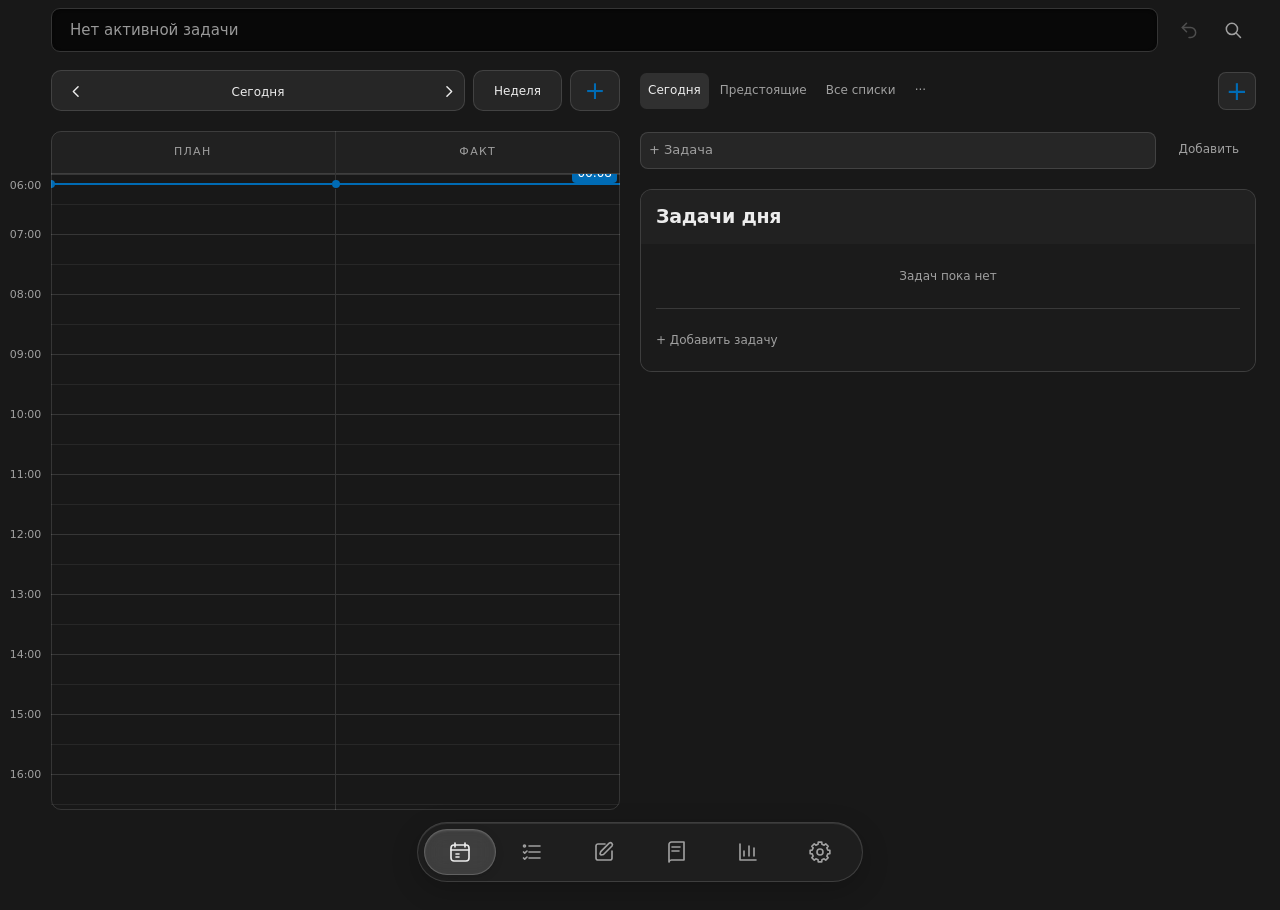
==== commit e5ba27c1: "Add files via upload" ====
--- a/index.html
+++ b/index.html
@@ -3,15 +3,17 @@
   <head>
     <meta charset="utf-8" />
     <meta name="viewport" content="width=device-width, initial-scale=1, viewport-fit=cover" />
+    <meta name="apple-mobile-web-app-capable" content="yes" />
+    <meta name="apple-mobile-web-app-title" content="Flan Fact" />
     <meta name="theme-color" content="#181818" />
-    <meta name="description" content="FLAN_PACT — план, факт и время, которое действительно было потрачено." />
+    <meta name="description" content="Flan Fact — план, факт и время, которое действительно было потрачено." />
     <link rel="manifest" href="./manifest.webmanifest" />
     <link rel="icon" href="./icons/icon.svg?v=15" type="image/svg+xml" />
     <link rel="icon" href="./icons/favicon-32.png?v=15" type="image/png" sizes="32x32" />
     <link rel="apple-touch-icon" href="./icons/apple-touch-icon.png?v=15" />
     <link rel="stylesheet" href="./styles.css" />
     <link rel="stylesheet" href="./ux.css" />
-    <title>FLAN_PACT — План и факт</title>
+    <title>Flan Fact — План и факт</title>
   </head>
   <body>
     <div class="app-frame">
--- a/styles.css
+++ b/styles.css
@@ -1,4 +1,4 @@
-/* FLAN_PACT — neutral dark surfaces, flat fills, #006BB4 accent. */
+/* Flan Fact — neutral dark surfaces, flat fills, #006BB4 accent. */
 :root {
   color-scheme: dark;
   --paper: #181818;
--- a/ux.css
+++ b/ux.css
@@ -610,3 +610,148 @@
  .notes-index .notes-toolbar .folders-toggle{display:flex;justify-content:flex-start;text-align:left;padding-inline:0;border:0;}
  .notes-index .notes-toolbar [data-action="new-note"]{justify-content:flex-end;text-align:right;padding-inline:0;border:0;}
 }
+
+/* October 21: compact mobile workspace and keyboard-safe editors. */
+.form-grid{grid-template-columns:repeat(2,minmax(0,1fr))}
+.form-field,.field{min-width:0;max-width:100%;box-sizing:border-box}
+.field{width:100%}
+.dialog-open{overflow:hidden}
+.modal-backdrop{top:var(--visible-top,0px);bottom:auto;height:var(--visible-height,100dvh);box-sizing:border-box}
+.ux-dialog{max-height:100%;overflow:auto;overscroll-behavior:contain}
+.task-quick-actions{display:grid;grid-template-columns:repeat(4,minmax(0,1fr));width:100%}
+.task-quick-actions button{display:flex;flex-direction:column;align-items:center;justify-content:flex-start;gap:5px;min-width:0;padding:9px 3px;font-size:12px;text-align:center}
+.action-icon{display:block;font-size:30px;line-height:1.1}
+.category-manager{padding:12px;border:1px solid var(--line);border-radius:8px}
+.category-rows>div,.category-new{display:flex;align-items:center;justify-content:space-between;gap:8px}
+.menu-setting{display:flex;align-items:center;gap:10px;margin:12px 0}
+.glass-nav{display:flex}.glass-nav .nav-item{flex:1;min-width:0}.glass-nav [hidden]{display:none}
+.reminders-toolbar{flex-wrap:nowrap;gap:6px}.task-view-tabs{min-width:0;display:flex;flex-wrap:nowrap}.new-list-button{flex:none;margin-left:auto;color:var(--accent);width:38px;height:38px;padding:0;font-size:26px}
+.toast-region{left:auto;right:16px;transform:none;width:auto;max-width:min(310px,calc(100% - 32px));bottom:calc(94px + env(safe-area-inset-bottom))}
+.toast{padding:8px 12px;font-size:12px;min-height:0;gap:10px;border-radius:8px}.toast button{font-size:12px;min-height:26px;padding:3px 5px}
+.fact-preview{padding-bottom:4px;box-sizing:border-box;min-height:0}
+.fact-preview .preview-fill{inset:var(--preview-progress,0%) 0 0;height:auto;background:transparent;z-index:-1}
+.fact-preview.preview-active .preview-fill{background:repeating-linear-gradient(115deg,#707070 0px,#707070 12px,#626262 12px,#626262 24px);background-size:53px 100%;animation:remaining-stripes 4.375s linear infinite}
+@keyframes remaining-stripes{to{background-position:53px 0}}
+.confirmed-done{background:#35634b!important;--card-color:#35634b!important}.confirmed-missed{background:#713b3b!important;--card-color:#713b3b!important}
+.fact-preview.compact{padding:2px 5px}.fact-preview.compact .event-time,.fact-preview.compact .event-meta{display:none}.fact-preview.compact .preview-timer{font-size:9px;bottom:1px;right:4px}
+[data-track=plan] .now-line [data-now-label]{display:none}
+.day-tray{padding:12px;margin-bottom:12px}.day-tray>div{display:flex;flex-wrap:wrap;gap:8px;margin-top:10px;max-height:100px;overflow:auto}
+.unscheduled-card{background:color-mix(in srgb,var(--surface) 87%,#bd6565);border:1px solid #ac66664d;border-radius:7px;padding:8px 10px;max-width:100%;overflow:hidden;text-overflow:ellipsis;white-space:nowrap}
+.week-calendar{display:grid;grid-template-columns:var(--axis-width) repeat(7,minmax(0,1fr));width:100%;min-width:0}
+.week-column{min-width:0;border-right:1px solid var(--line)}.week-column:last-child{border-right:0}
+.week-heading{position:sticky;top:0;z-index:8;display:flex;flex-direction:column;align-items:center;gap:2px;width:100%;height:70px;padding:6px 0;background:var(--surface);border:0;border-bottom:1px solid var(--line);color:var(--ink);font-size:11px}.week-heading b{font-size:16px}
+.week-timeline{position:relative;background:repeating-linear-gradient(to bottom,transparent 0px,transparent 59px,var(--line) 59px,var(--line) 60px)}
+.week-event{position:absolute;left:2px;right:2px;width:calc(100% - 4px);padding:2px;overflow:hidden;text-overflow:ellipsis;white-space:nowrap;text-align:left;font-size:10px;min-height:0;border:0;border-radius:4px;background:#19455b;color:#fff}
+.analytics-day-actions,.analytics-day-actions .date-controls{gap:12px}.analytics-toolbar{gap:12px}.analytics-day-actions .date-arrow{width:38px;height:38px;flex:0 0 38px;padding:0}.analytics-day-actions .return-today{border:1px solid var(--line);background:var(--surface-raised);border-radius:7px;height:38px;padding:0 10px}
+@media(max-width:760px){
+ :root{--body-size:13px;--small-size:12px;--caption-size:11px;--title-size:19px;--axis-width:42px}
+ html,body{height:100%;overflow:hidden}body{min-height:0}
+ #main.main-content{position:fixed;inset:0;margin:0;width:100%;max-width:none;height:100dvh;padding:10px 10px calc(78px + env(safe-area-inset-bottom));display:flex;flex-direction:column;overflow:auto;box-sizing:border-box}
+ #main>.utility-bar{position:sticky;top:-10px;z-index:20;background:var(--paper);padding:0 0 10px!important;margin:0;flex:none;min-height:46px}
+ .current-task-ticker{height:37px;font-size:11px;padding-inline:12px;gap:12px}.ticker-time{font-size:10px}.utility-icon{width:28px;height:34px}.utility-icon svg{width:18px;height:18px}.utility-right{gap:4px}
+ .calendar-workspace,.calendar-shell{min-height:0;flex:1;display:flex;flex-direction:column}.calendar-reminders{display:none}
+ .calendar-toolbar{flex:none;min-height:0;margin:0 0 14px;padding:0}.calendar-controls-capsule{min-height:0}.calendar-controls-capsule .date-controls,.calendar-controls-capsule .week-toggle,.calendar-controls-capsule .calendar-add{height:43px;min-height:43px}.calendar-controls-capsule .date-controls{font-size:12px}.week-toggle{font-size:11px}.calendar-add{width:35px}
+ .calendar-frame{min-height:0;flex:1}.calendar-scroll{min-height:0!important;max-height:100%;overscroll-behavior:contain}.track-heading{font-size:11px}
+ .ux-event{font-size:11px}.event-title{font-size:12px}.event-time,.event-meta{font-size:11px}
+ .glass-nav{height:50px;box-sizing:border-box;padding:5px;width:calc(100% - 36px);bottom:calc(12px + env(safe-area-inset-bottom))}.glass-nav .nav-item{height:38px}.nav-item svg{width:19px;height:19px}
+ #main[data-page=tasks]{overflow:hidden}.reminders-toolbar{flex:none;margin:0 0 10px;min-height:38px}.task-view-tabs{gap:1px}.task-view-tabs button{font-size:11px;padding:6px;min-height:34px;white-space:nowrap}.new-list-button{width:30px;height:34px;min-height:34px}
+ .quick-task{flex:none;margin:0 0 14px;gap:8px}.quick-task input{font-size:16px;min-height:38px;padding:8px}.quick-task button{font-size:12px;padding:5px}
+ #main[data-page=tasks]>.reminder-lists{overflow:auto;min-height:0;overscroll-behavior:contain;padding-bottom:8px}
+ .task-title{font-size:14px}.task-details,.task-date{font-size:11px}.task-row{padding-block:10px}.list-header{padding:14px 12px}.list-header h2{font-size:16px}.list-body{padding-inline:12px}.list-footer{padding-block:12px}
+ #main.notes-page{overflow:hidden}.notes-columns{flex:1;min-height:0;overflow:hidden;background:transparent;border:0;margin:0}.notes-index{height:100%;padding:0;display:flex;flex-direction:column;overflow:hidden;background:transparent;border:0;border-radius:0}.notes-index .notes-toolbar{flex:none;margin:0 0 12px;padding:0;min-height:36px}.notes-list{overflow:auto;min-height:0;overscroll-behavior:contain;padding-bottom:8px}.note-card{padding:12px}.note-title{font-size:14px}.note-body{font-size:12px}.note-date{font-size:10px}.notes-content{height:100%;overflow:auto}.notes-columns.has-note .notes-content{padding:0;border:0;background:transparent}
+ .modal-backdrop{padding:8px;align-items:center}.ux-dialog{width:100%;max-width:100%;padding:16px;border-radius:12px;max-height:100%;box-sizing:border-box}.modal-head{margin-bottom:16px}.task-heading-input{font-size:20px}.field{font-size:16px;min-height:38px;padding:7px;width:100%;min-width:0}.form-label{font-size:12px}.form-grid{gap:12px 8px}.task-comment{min-height:90px}.task-quick-actions button{font-size:10px;padding:7px 2px}.action-icon{font-size:27px}
+ .toast-region{right:12px;bottom:calc(74px + env(safe-area-inset-bottom));max-width:270px}.toast{font-size:11px;padding:7px 10px}
+ .analytics-day-actions,.analytics-day-actions .date-controls{gap:10px}.analytics-day-actions .date-arrow{width:34px;height:34px;flex-basis:34px}.analytics-day-actions .date-label{min-width:0;font-size:12px}.analytics-day-actions .return-today{height:34px;padding:0 7px;font-size:11px}.analytics-day-actions>[data-action=review]{font-size:11px;padding:7px;min-height:34px}.metric-value{font-size:21px}.section-card h2{font-size:18px}h1{font-size:24px}h3{font-size:15px}
+}
+@media(prefers-reduced-motion:reduce){.fact-preview.preview-active .preview-fill{animation:none}}
+.new-list-button{background:var(--surface-raised);border:1px solid var(--line);border-radius:8px;color:var(--accent)}
+.week-axis{position:relative;min-width:0;background:var(--paper)}
+.week-axis-cap{position:sticky;top:0;height:70px;background:var(--paper);z-index:9}
+.week-axis .axis-label:last-child{transform:translateY(-16px)}
+@media(max-width:760px){.task-name{font-size:14px}.task-meta{font-size:11px}.week-timeline{background:repeating-linear-gradient(to bottom,transparent 0px,transparent 50px,var(--line) 50px,var(--line) 51px)}}
+.category-remove,.category-add{width:34px;min-width:34px;height:34px;padding:0;font-size:23px}.category-add{color:var(--accent)}
+.ux-event{min-height:0;box-sizing:border-box}.ux-event.compact{padding:2px 5px}
+
+/* Settings switches and adaptive navigation. */
+.glass-nav{width:min(calc(var(--nav-count,6) * 64px + 11px),calc(100% - 24px));transition:width .2s ease}
+#settings-form .menu-setting,#settings-form .review-check{display:flex;align-items:center;gap:12px;min-height:40px}
+#settings-form input[type=checkbox]{appearance:none;-webkit-appearance:none;position:relative;flex:0 0 44px;width:44px;height:26px;min-width:44px;margin:0;border:0;border-radius:999px;background:#444;cursor:pointer;transition:background-color .18s ease;box-sizing:border-box}
+#settings-form input[type=checkbox]::before{content:'';position:absolute;left:3px;top:3px;width:20px;height:20px;border-radius:50%;background:#eee;box-shadow:0 1px 3px #0003;transition:transform .18s ease}
+#settings-form input[type=checkbox]:checked{background:var(--accent)}
+#settings-form input[type=checkbox]:checked::before{transform:translateX(18px)}
+#settings-form input[type=checkbox]:focus-visible{outline:2px solid var(--accent);outline-offset:3px}
+:root[data-theme=light] #settings-form input[type=checkbox]:not(:checked){background:#c4c4c4}
+.fact-preview{--progress-section:12px}
+.fact-preview.preview-active .preview-fill{background-image:repeating-linear-gradient(115deg,#707070 0px,#707070 var(--progress-section),#626262 var(--progress-section),#626262 calc(var(--progress-section) * 2))}
+.preview-outline rect{stroke-dasharray:var(--progress-section) var(--progress-section)}
+@keyframes fact-marching-ants{to{stroke-dashoffset:24}}
+@media(max-width:760px){.glass-nav{width:min(calc(var(--nav-count,6) * 64px + 12px),calc(100% - 36px))}}
+@media(prefers-reduced-motion:reduce){.glass-nav,#settings-form input[type=checkbox],#settings-form input[type=checkbox]::before{transition:none}}
+
+/* Keep mobile date controls centered within the compact calendar toolbar. */
+@media(max-width:760px){
+ .calendar-controls-capsule .date-controls{align-items:center;grid-template-rows:minmax(0,1fr);}
+ .calendar-controls-capsule .date-controls>.date-arrow,
+ .calendar-controls-capsule .date-controls>.date-label,
+ .calendar-controls-capsule .date-controls>.return-today{
+  height:100%;min-height:0;box-sizing:border-box;margin:0;padding-block:0;
+  display:flex;align-items:center;justify-content:center;line-height:1;
+ }
+}
+
+/* Consistent inset indicators for every form select. */
+select.field{appearance:none;-webkit-appearance:none;padding-right:38px;background-image:url("data:image/svg+xml,%3Csvg xmlns='http://www.w3.org/2000/svg' width='16' height='16' viewBox='0 0 24 24'%3E%3Cpath d='m6 9 6 6 6-6' fill='none' stroke='%23999' stroke-width='2' stroke-linecap='round' stroke-linejoin='round'/%3E%3C/svg%3E");background-repeat:no-repeat;background-position:right 12px center;background-size:16px}
+input[data-date-field]{cursor:pointer;padding-right:38px;background-image:url("data:image/svg+xml,%3Csvg xmlns='http://www.w3.org/2000/svg' width='18' height='18' viewBox='0 0 24 24'%3E%3Cpath d='M5 5h14v15H5zM5 9h14M8 3v4M16 3v4' fill='none' stroke='%23999' stroke-width='1.8' stroke-linejoin='round'/%3E%3C/svg%3E");background-repeat:no-repeat;background-position:right 12px center}
+.calendar-controls-capsule .date-controls{grid-template-columns:32px 158px 32px}
+@media(max-width:760px){.calendar-controls-capsule .date-controls{grid-template-columns:24px minmax(0,1fr) 24px}.calendar-controls-capsule>.return-today,.calendar-controls-capsule>.week-toggle{padding-inline:9px;font-size:11px}}
+.glass-nav{isolation:isolate;background:rgba(35,35,35,.64);border:1px solid #ffffff24;backdrop-filter:blur(22px) saturate(140%);-webkit-backdrop-filter:blur(22px) saturate(140%);box-shadow:inset 0 1px 0 #ffffff18,0 8px 28px #0003;gap:0}
+.glass-nav::before{content:'';position:absolute;pointer-events:none;z-index:0;left:6px;top:6px;bottom:6px;width:calc((100% - 12px)/var(--nav-count,6));transform:translateX(calc(var(--nav-index,0)*100%));border-radius:999px;background:rgba(165,165,165,.23);border:1px solid #ffffff30;box-sizing:border-box;box-shadow:inset 0 1px 2px #ffffff20,0 2px 8px #0002;transition:transform .38s cubic-bezier(.22,.8,.25,1),width .2s ease;backdrop-filter:blur(10px);-webkit-backdrop-filter:blur(10px)}
+.glass-nav .nav-item{position:relative;z-index:1;background:transparent;border-color:transparent}
+.glass-nav .nav-item.active{background:transparent;color:var(--ink);box-shadow:none}
+.glass-nav.nav-moving::before{animation:glass-select .38s ease}
+@keyframes glass-select{0%,100%{scale:1}50%{scale:1.14 1.18;background:rgba(165,165,165,.03)}}
+:root[data-theme=light] .glass-nav{background:rgba(245,245,245,.64);border-color:#0002}
+:root[data-theme=light] .glass-nav::before{background:#7773;border-color:#fff8}
+@media(prefers-reduced-motion:reduce){.glass-nav::before{transition:none;animation:none!important}}
+@supports not (backdrop-filter:blur(1px)){.glass-nav{background:var(--surface-raised)}}
+
+/* Date yields space to the separate Today, Week and Add buttons. */
+.calendar-controls-capsule{display:flex;flex-wrap:nowrap;min-width:0;width:100%;gap:8px}
+.calendar-controls-capsule .date-controls{flex:1 1 0;min-width:0;width:auto;grid-template-columns:24px minmax(0,1fr) 24px}
+.calendar-controls-capsule .date-label{min-width:0;width:100%;overflow:hidden;white-space:nowrap;text-overflow:ellipsis}
+.calendar-controls-capsule>.week-toggle,.calendar-controls-capsule>.return-today,.calendar-controls-capsule>.calendar-add{flex:0 0 auto}
+@media(max-width:760px){.calendar-controls-capsule{gap:6px}.calendar-controls-capsule .date-controls{padding-inline:3px;grid-template-columns:20px minmax(0,1fr) 20px}.calendar-controls-capsule .date-arrow{width:20px}.calendar-controls-capsule .date-label{font-size:11px}.calendar-controls-capsule>.week-toggle{padding-inline:7px}.calendar-controls-capsule>.calendar-add{width:32px;min-width:32px}}
+
+/* Give the adjacent calendar actions a little more room. */
+.calendar-controls-capsule>.week-toggle,.calendar-controls-capsule>.return-today{padding-inline:20px}
+.calendar-controls-capsule>.calendar-add{width:50px;min-width:50px}
+@media(max-width:760px){
+ .calendar-controls-capsule>.week-toggle,.calendar-controls-capsule>.return-today{padding-inline:12px}
+ .calendar-controls-capsule>.calendar-add{width:40px;min-width:40px}
+}
+
+/* Slightly larger, responsive bottom navigation. */
+.glass-nav{width:min(calc(var(--nav-count,6) * 72px + 14px),calc(100% - 24px));height:60px;padding:6px;box-sizing:border-box}
+.glass-nav .nav-item{height:46px}
+.glass-nav .nav-item svg{width:24px;height:24px}
+@media(max-width:760px){
+ .glass-nav{width:min(calc(var(--nav-count,6) * 72px + 14px),calc(100% - 24px));height:56px;padding:6px}
+ .glass-nav .nav-item{height:42px}
+ .glass-nav .nav-item svg{width:22px;height:22px}
+}
+
+:root[data-theme=light] .glass-nav.nav-moving::before{animation-name:glass-select-light}
+@keyframes glass-select-light{0%,100%{scale:1}50%{scale:1.14 1.18;background:rgba(119,119,119,.03)}}
+
+/* Mobile lists grow to their full content height inside one scroll region. */
+@media(max-width:760px){
+ #main[data-page=tasks]>.reminder-lists{display:flex;flex-direction:column;align-items:stretch;gap:16px;flex:1 1 auto}
+ .reminder-lists>.reminder-list{flex:0 0 auto;height:auto;min-height:min-content;max-height:none;grid-row:auto!important;margin:0}
+ .reminder-list .list-body{height:auto;max-height:none;overflow:visible}
+ #quick-task input.field{font-size:16px!important;line-height:1.35;min-width:0;width:0;flex:1 1 0;box-sizing:border-box}
+ .form-grid{grid-template-columns:repeat(2,minmax(0,1fr))}
+ .form-grid>.form-field{width:100%;min-width:0}
+ input.field[type=time]{appearance:none;-webkit-appearance:none;display:block;min-width:0;width:100%;max-width:100%;height:40px;min-height:40px;padding:7px;box-sizing:border-box;font-size:16px;line-height:24px}
+ input.field[type=time]::-webkit-date-and-time-value{text-align:left;min-width:0;margin:0}
+ input.field[type=time]::-webkit-datetime-edit{padding:0;min-width:0}
+}
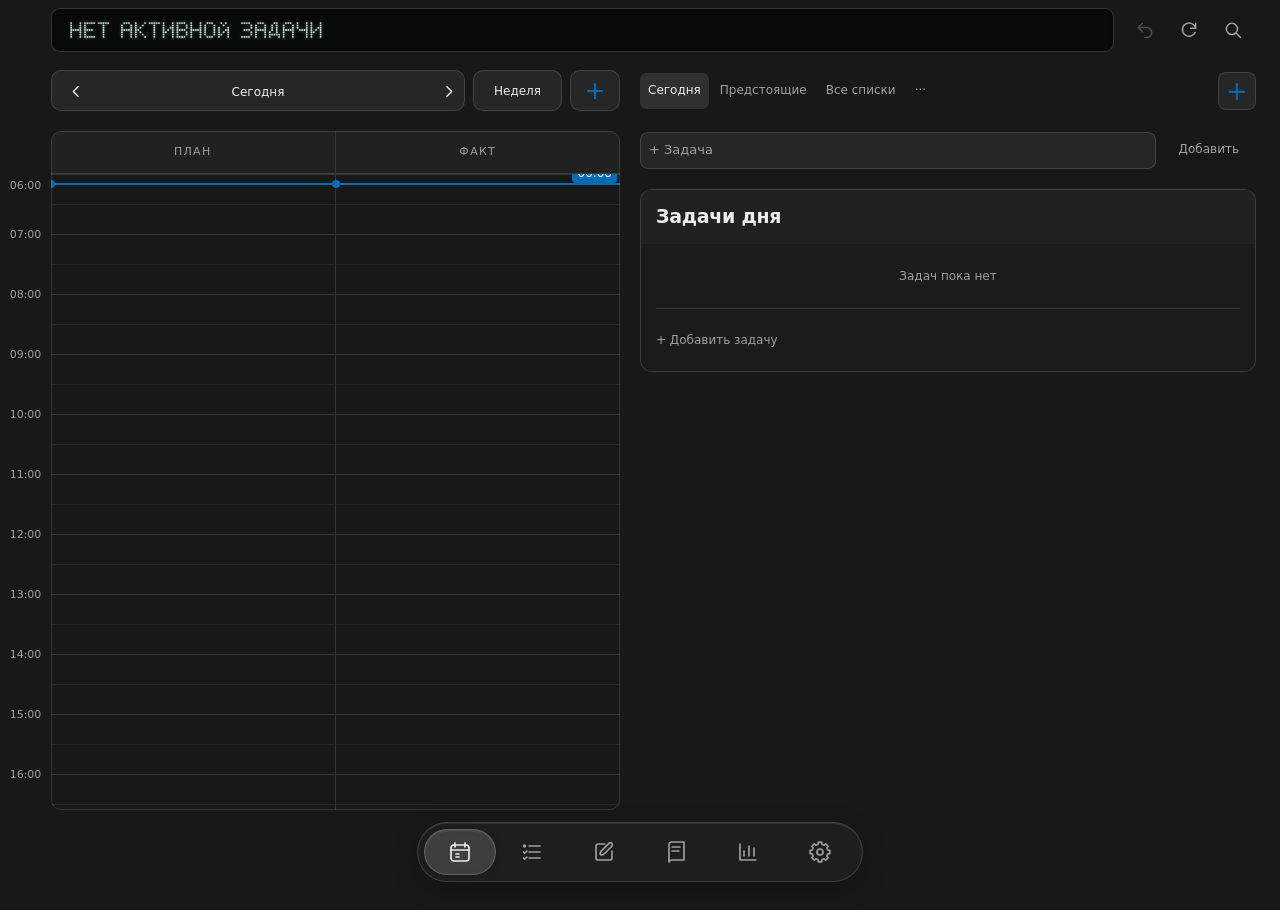
==== commit 8178532c: "Add files via upload" ====
--- a/index.html
+++ b/index.html
@@ -35,5 +35,6 @@
     <script src="./ux-model.js" defer></script>
     <script src="./backup.js" defer></script>
     <script src="./app.js" defer></script>
+  <script src="./dot-ticker.js"></script>
   </body>
 </html>
--- a/ux.css
+++ b/ux.css
@@ -755,3 +755,17 @@
  input.field[type=time]::-webkit-date-and-time-value{text-align:left;min-width:0;margin:0}
  input.field[type=time]::-webkit-datetime-edit{padding:0;min-width:0}
 }
+
+/* Round-dot display; original text remains available to accessibility tools. */
+.current-task-ticker{background:#080a0a!important;color:#cfe2d8!important}
+.current-task-ticker .ticker-window{position:relative;flex:1;min-width:0;height:32px;mask-image:none;-webkit-mask-image:none}
+.current-task-ticker .ticker-track,.current-task-ticker [data-ticker-time]{position:absolute!important;width:1px!important;height:1px!important;overflow:hidden;clip-path:inset(50%);animation:none!important;white-space:nowrap}
+.current-task-ticker .dot-title{display:block;width:100%;height:32px}
+.current-task-ticker .dot-time{display:block;flex:0 0 auto;height:32px;box-sizing:content-box;border:0;padding:0}
+.current-task-ticker .dot-time[hidden]{display:none}
+@media(max-width:760px){.current-task-ticker{gap:8px;padding-inline:10px}.current-task-ticker .dot-time{padding:0}}
+
+/* Subtle compositor-only glow variation, without repainting individual dots. */
+.current-task-ticker .dot-title{animation:dot-display-glow 4s ease-in-out infinite}
+@keyframes dot-display-glow{0%,100%{opacity:.91}50%{opacity:1}}
+@media(prefers-reduced-motion:reduce){.current-task-ticker .dot-title{animation:none}}
